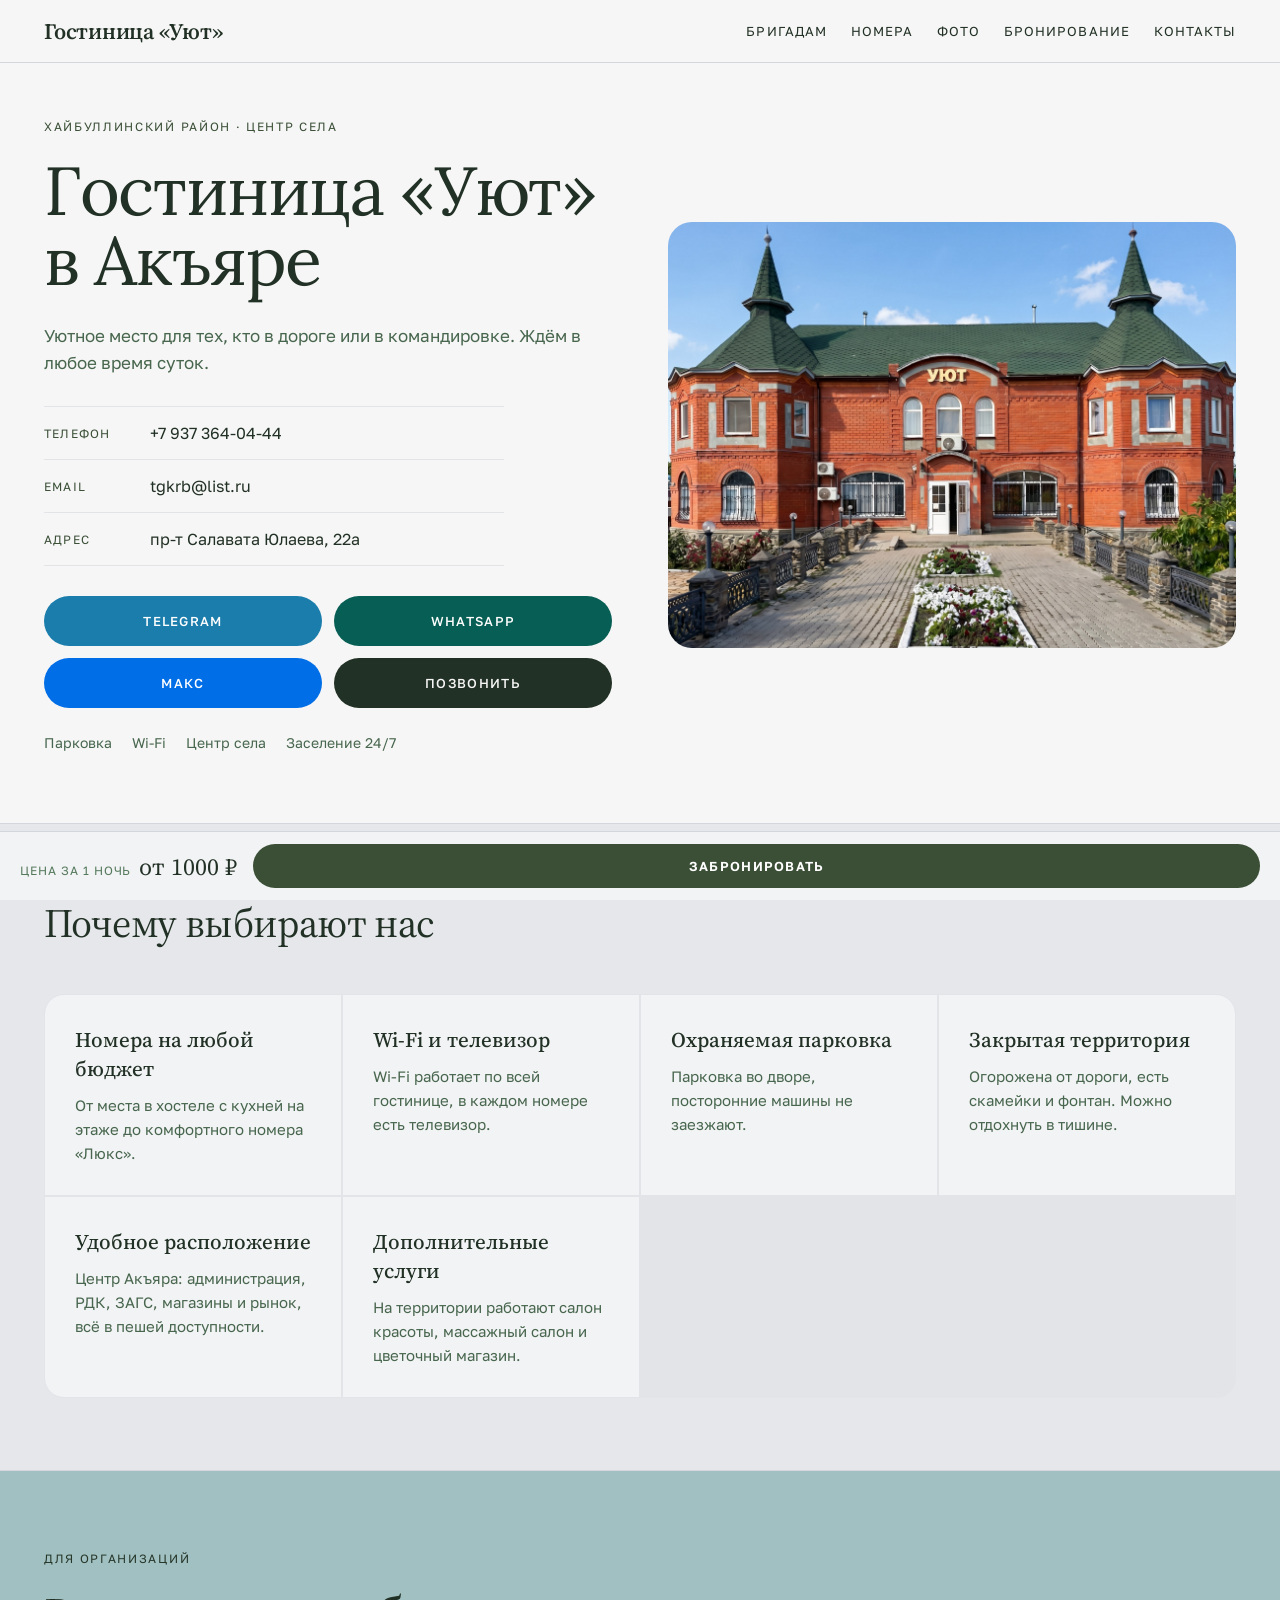
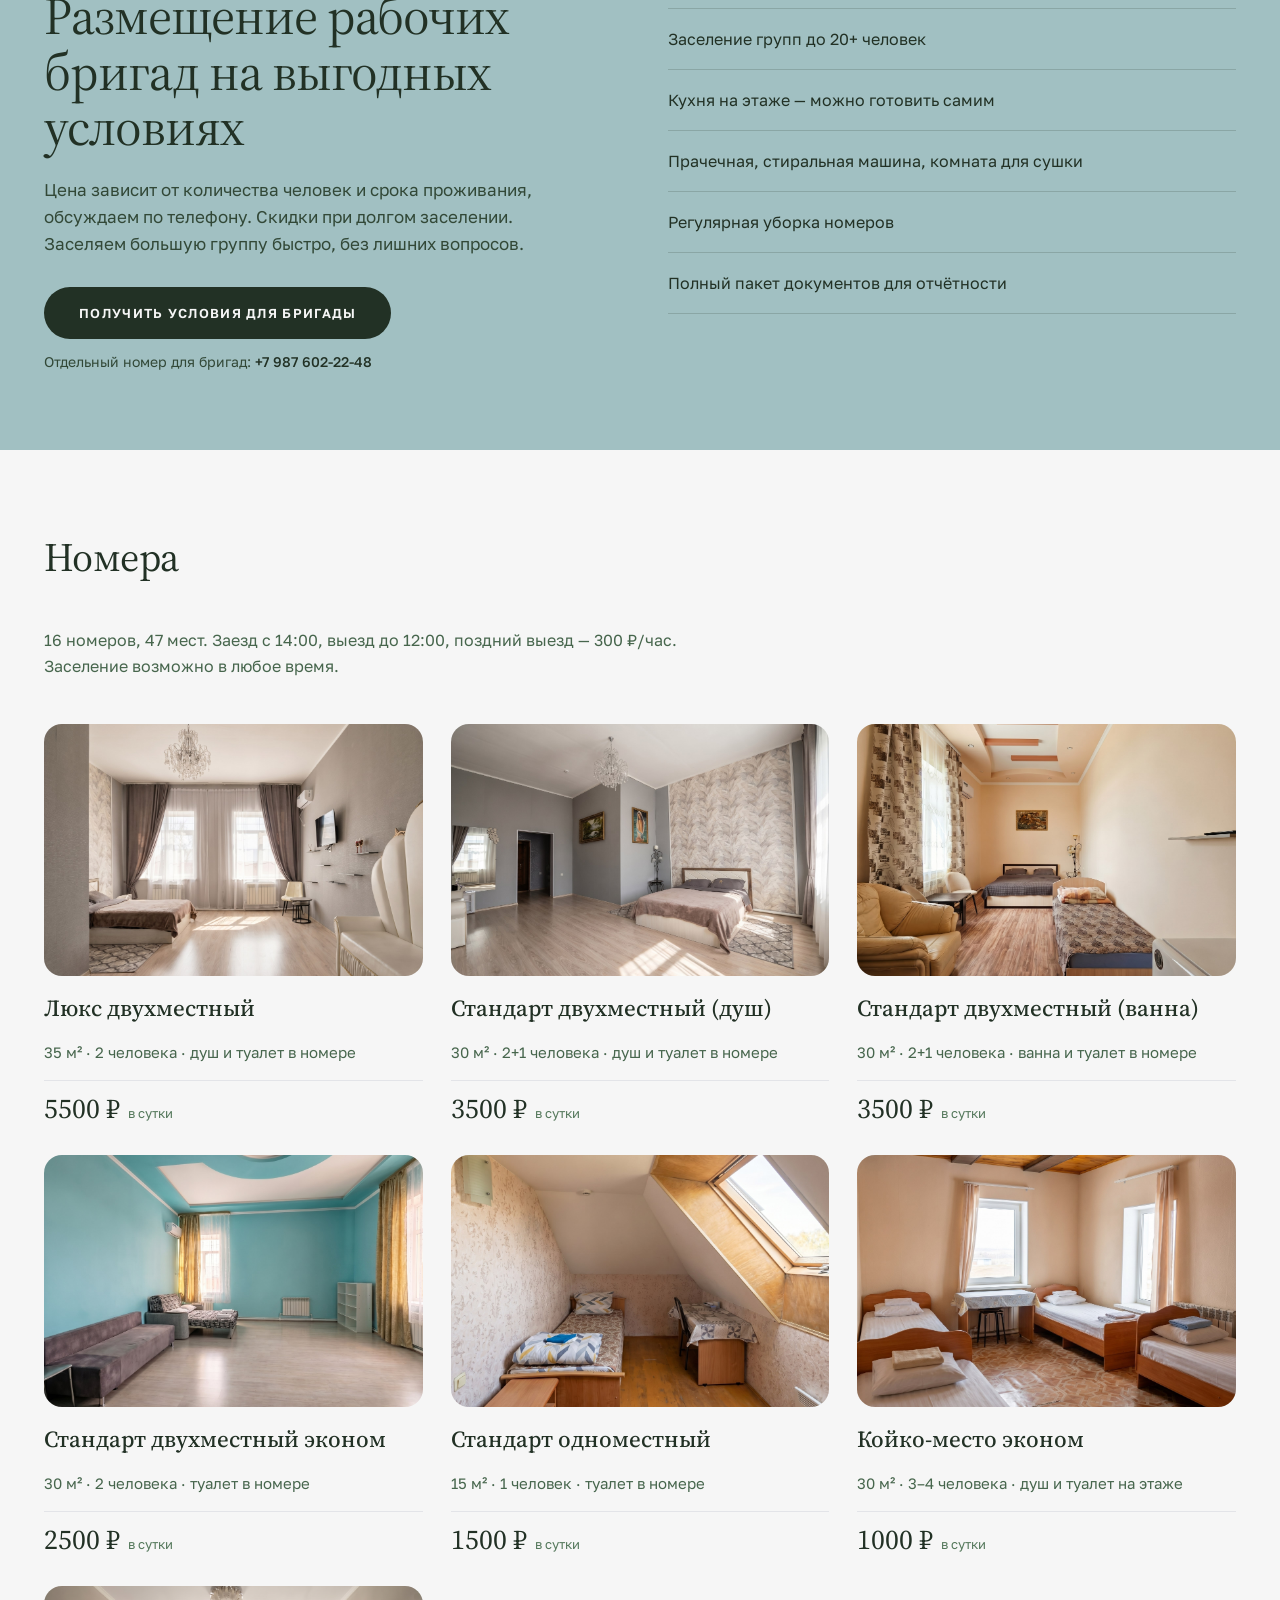
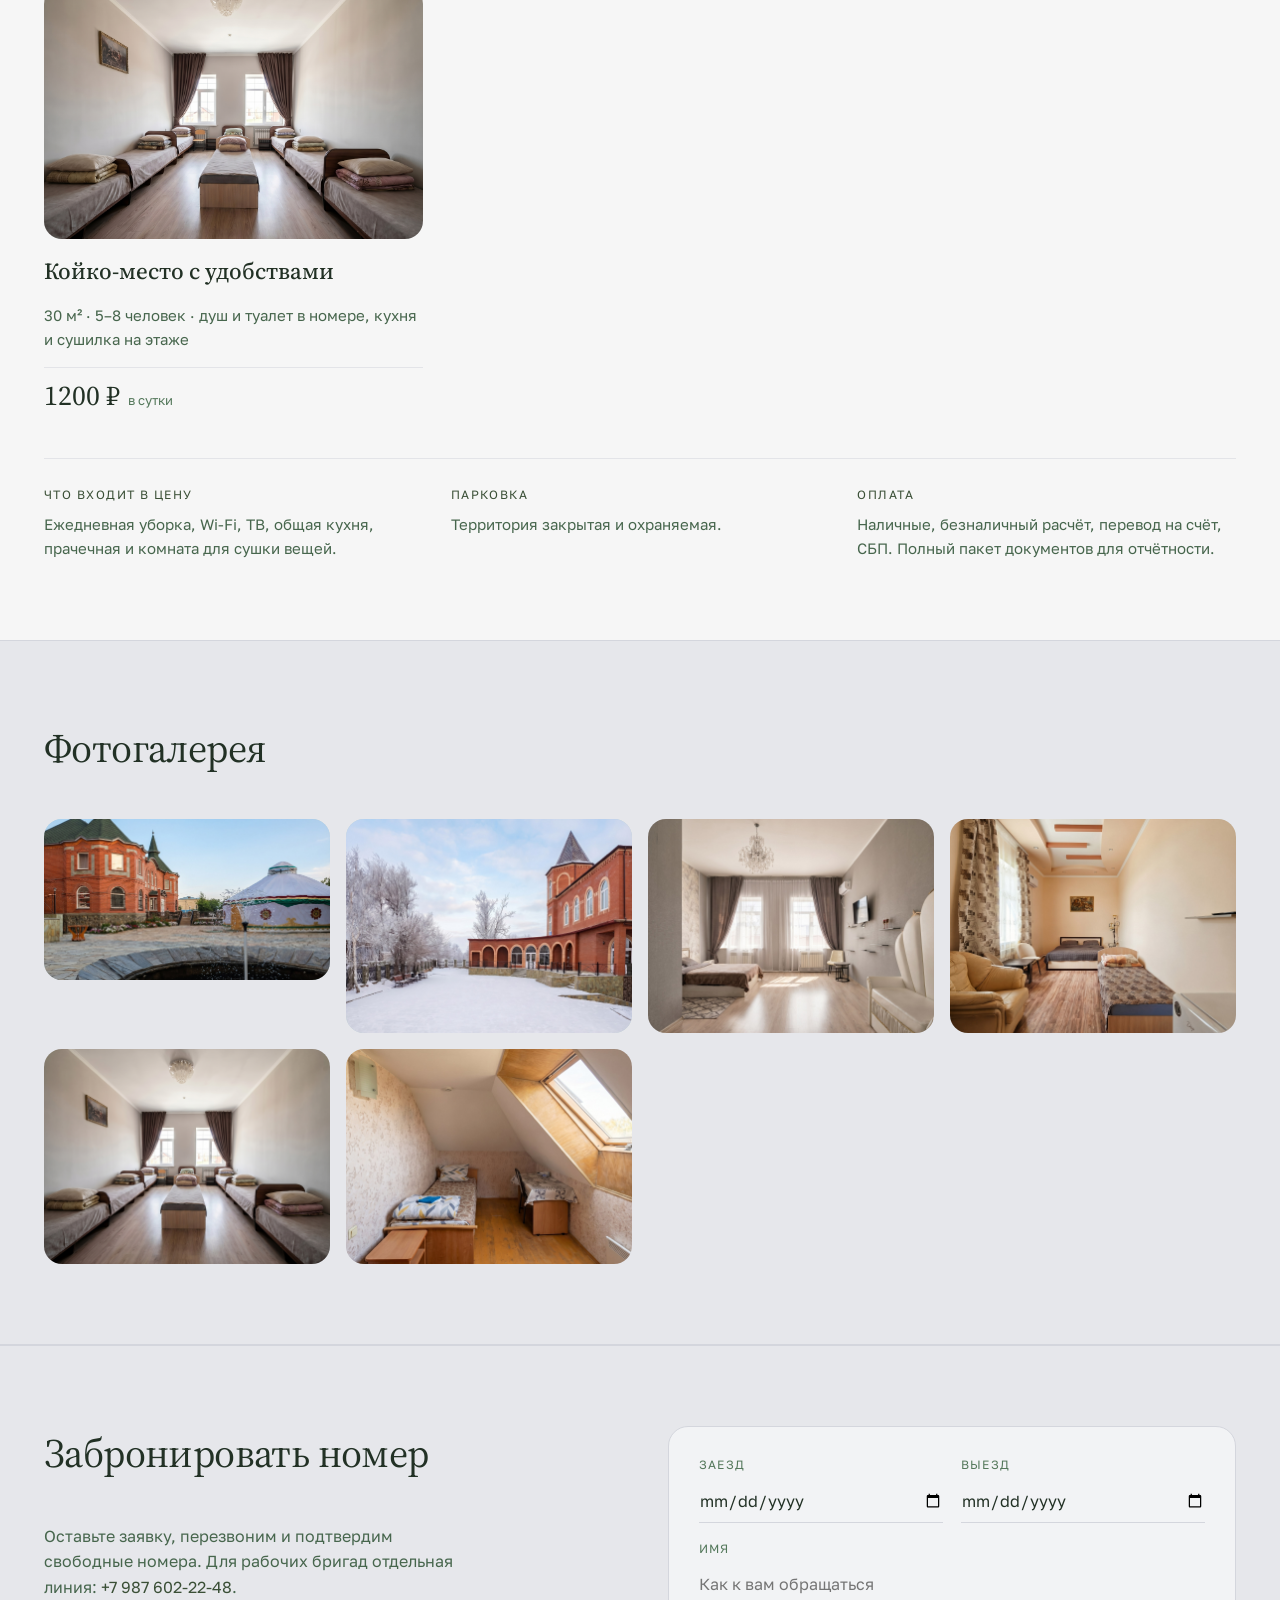
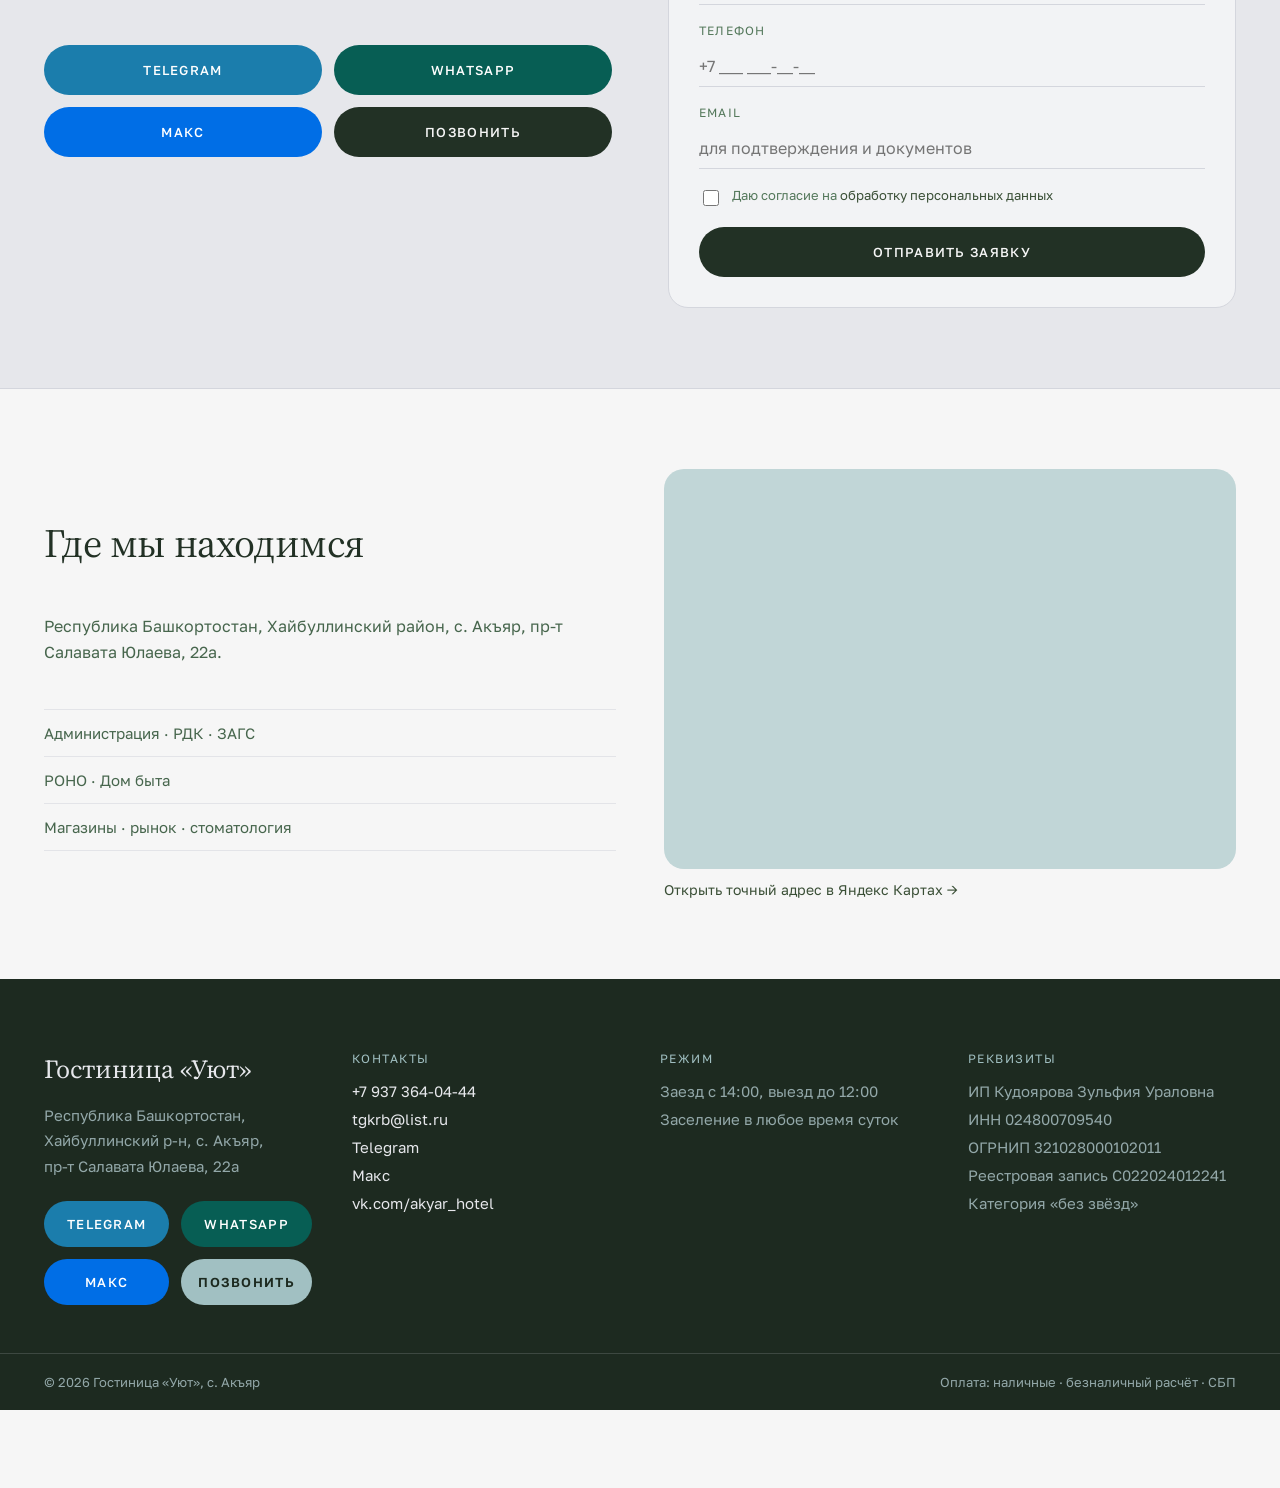
==== index.html @ f084ac81 "Block past dates in booking form; swap map embed to a plain pin - Set min on the checkin/checkout da" ====
<!DOCTYPE html>
<html lang="ru">
<head>
<meta charset="utf-8">
<meta name="viewport" content="width=device-width, initial-scale=1">
<title>Гостиница «Уют» в Акъяре — номера от 1000 ₽/сутки</title>
<meta name="description" content="Гостиница «Уют» в с. Акъяр, Хайбуллинский район. 16 номеров, 47 мест, заселение в любое время суток. Для командировочных и всех, кто едет через Акъяр — и отдельно для рабочих бригад. От 1000 ₽ в сутки.">
<link rel="preconnect" href="https://fonts.googleapis.com">
<link rel="preconnect" href="https://fonts.gstatic.com" crossorigin>
<link href="https://fonts.googleapis.com/css2?family=Source+Serif+4:opsz,wght@8..60,400;8..60,500;8..60,600&family=Lora:wght@400;500;600&family=Golos+Text:wght@400;500;600&display=swap" rel="stylesheet">
<link rel="stylesheet" href="css/style.css">
</head>
<body>

<header class="site-header">
  <div class="wrap">
    <a href="#top" class="logo">Гостиница «Уют»</a>
    <nav class="main-nav">
      <a href="#brigades">Бригадам</a>
      <a href="#rooms">Номера</a>
      <a href="#gallery">Фото</a>
      <a href="#booking">Бронирование</a>
      <a href="#contacts">Контакты</a>
    </nav>
  </div>
</header>

<main>

  <section id="top" class="wrap hero">
    <div>
      <div class="eyebrow">Хайбуллинский район · центр села</div>
      <h1>Гостиница «Уют» в Акъяре</h1>
      <p class="hero-lead">Уютное место для тех, кто в дороге или в командировке. Ждём в любое время суток.</p>

      <div class="contact-lines">
        <a href="tel:+79373640444" class="contact-line"><span class="label">Телефон</span>+7 937 364-04-44</a>
        <a href="mailto:tgkrb@list.ru" class="contact-line"><span class="label">Email</span>tgkrb@list.ru</a>
        <div class="contact-line"><span class="label">Адрес</span>пр-т Салавата Юлаева, 22а</div>
      </div>

      <div class="cta-row">
        <a href="https://t.me/+79373640444" class="btn btn-telegram">Telegram</a>
        <a href="https://wa.me/79373640444" class="btn btn-whatsapp">WhatsApp</a>
        <a href="https://max.ru/+79373640444" class="btn btn-max">Макс</a>
        <a href="tel:+79373640444" class="btn btn-dark">Позвонить</a>
      </div>
      <div class="amenity-row">
        <span>Парковка</span><span>Wi-Fi</span><span>Центр села</span><span>Заселение 24/7</span>
      </div>
    </div>
    <div class="hero-image">
      <img src="images/fasad.jpg" alt="Фасад гостиницы «Уют» в с. Акъяр">
    </div>
  </section>

  <section class="section-alt">
    <div class="wrap section-pad-lg">
      <h2 class="section-title">Почему выбирают нас</h2>
      <div class="features-grid">
        <div class="feature-card">
          <h3>Номера на любой бюджет</h3>
          <p>От места в хостеле с кухней на этаже до комфортного номера «Люкс».</p>
        </div>
        <div class="feature-card">
          <h3>Wi-Fi и телевизор</h3>
          <p>Wi-Fi работает по всей гостинице, в каждом номере есть телевизор.</p>
        </div>
        <div class="feature-card">
          <h3>Охраняемая парковка</h3>
          <p>Парковка во дворе, посторонние машины не заезжают.</p>
        </div>
        <div class="feature-card">
          <h3>Закрытая территория</h3>
          <p>Огорожена от дороги, есть скамейки и фонтан. Можно отдохнуть в тишине.</p>
        </div>
        <div class="feature-card">
          <h3>Удобное расположение</h3>
          <p>Центр Акъяра: администрация, РДК, ЗАГС, магазины и рынок, всё в пешей доступности.</p>
        </div>
        <div class="feature-card">
          <h3>Дополнительные услуги</h3>
          <p>На территории работают салон красоты, массажный салон и цветочный магазин.</p>
        </div>
      </div>
    </div>
  </section>

  <section id="brigades" class="brigades">
    <div class="wrap">
      <div>
        <div class="eyebrow">Для организаций</div>
        <h2 class="serif">Размещение рабочих бригад на выгодных условиях</h2>
        <p class="lead">Цена зависит от количества человек и срока проживания, обсуждаем по телефону. Скидки при долгом заселении. Заселяем большую группу быстро, без лишних вопросов.</p>
        <a href="tel:+79876022248" class="btn btn-dark">Получить условия для бригады</a>
        <p class="brigades-phone">Отдельный номер для бригад: <a href="tel:+79876022248">+7 987 602-22-48</a></p>
      </div>
      <div class="brigades-list">
        <div>Заселение групп до 20+ человек</div>
        <div>Кухня на этаже — можно готовить самим</div>
        <div>Прачечная, стиральная машина, комната для сушки</div>
        <div>Регулярная уборка номеров</div>
        <div>Полный пакет документов для отчётности</div>
      </div>
    </div>
  </section>

  <section id="rooms" class="wrap section-pad">
    <h2 class="section-title">Номера</h2>
    <p class="section-lead">16 номеров, 47 мест. Заезд с 14:00, выезд до 12:00, поздний выезд — 300 ₽/час. Заселение возможно в любое время.</p>

    <div class="rooms-grid">
      <article class="room-card">
        <div class="room-photo"><img src="images/lux.jpg" alt="Люкс двухместный"></div>
        <h3>Люкс двухместный</h3>
        <p class="room-meta">35 м² · 2 человека · душ и туалет в номере</p>
        <div class="room-price"><span class="price">5500 ₽</span><span class="unit">в сутки</span></div>
      </article>

      <article class="room-card">
        <div class="room-photo"><img src="images/standart-dush.jpg" alt="Стандарт двухместный с душем"></div>
        <h3>Стандарт двухместный (душ)</h3>
        <p class="room-meta">30 м² · 2+1 человека · душ и туалет в номере</p>
        <div class="room-price"><span class="price">3500 ₽</span><span class="unit">в сутки</span></div>
      </article>

      <article class="room-card">
        <div class="room-photo"><img src="images/standart-vanna.jpg" alt="Стандарт двухместный с ванной"></div>
        <h3>Стандарт двухместный (ванна)</h3>
        <p class="room-meta">30 м² · 2+1 человека · ванна и туалет в номере</p>
        <div class="room-price"><span class="price">3500 ₽</span><span class="unit">в сутки</span></div>
      </article>

      <article class="room-card">
        <div class="room-photo"><img src="images/standart-econom.jpg" alt="Стандарт двухместный эконом"></div>
        <h3>Стандарт двухместный эконом</h3>
        <p class="room-meta">30 м² · 2 человека · туалет в номере</p>
        <div class="room-price"><span class="price">2500 ₽</span><span class="unit">в сутки</span></div>
      </article>

      <article class="room-card">
        <div class="room-photo"><img src="images/odnomestny.jpg" alt="Стандарт одноместный"></div>
        <h3>Стандарт одноместный</h3>
        <p class="room-meta">15 м² · 1 человек · туалет в номере</p>
        <div class="room-price"><span class="price">1500 ₽</span><span class="unit">в сутки</span></div>
      </article>

      <article class="room-card">
        <div class="room-photo"><img src="images/koyko-econom.jpg" alt="Койко-место эконом"></div>
        <h3>Койко-место эконом</h3>
        <p class="room-meta">30 м² · 3–4 человека · душ и туалет на этаже</p>
        <div class="room-price"><span class="price">1000 ₽</span><span class="unit">в сутки</span></div>
      </article>

      <article class="room-card">
        <div class="room-photo"><img src="images/koyko-udobstva.jpg" alt="Койко-место с удобствами"></div>
        <h3>Койко-место с удобствами</h3>
        <p class="room-meta">30 м² · 5–8 человек · душ и туалет в номере, кухня и сушилка на этаже</p>
        <div class="room-price"><span class="price">1200 ₽</span><span class="unit">в сутки</span></div>
      </article>

    </div>

    <div class="rooms-footnotes">
      <div><div class="label">Что входит в цену</div><p>Ежедневная уборка, Wi-Fi, ТВ, общая кухня, прачечная и комната для сушки вещей.</p></div>
      <div><div class="label">Парковка</div><p>Территория закрытая и охраняемая.</p></div>
      <div><div class="label">Оплата</div><p>Наличные, безналичный расчёт, перевод на счёт, СБП. Полный пакет документов для отчётности.</p></div>
    </div>
  </section>

  <section id="gallery" class="section-alt">
    <div class="wrap section-pad">
      <h2 class="section-title">Фотогалерея</h2>
      <div class="gallery-grid">
        <div class="gallery-item wide"><img src="images/dvor-yurta.jpg" alt="Двор с фонтаном"></div>
        <div class="gallery-item"><img src="images/fasad-zima.jpg" alt="Гостиница зимой"></div>
        <div class="gallery-item"><img src="images/lux.jpg" alt="Люкс"></div>
        <div class="gallery-item"><img src="images/standart-vanna.jpg" alt="Стандарт"></div>
        <div class="gallery-item"><img src="images/koyko-udobstva.jpg" alt="Койко-места"></div>
        <div class="gallery-item"><img src="images/odnomestny.jpg" alt="Одноместный номер"></div>
      </div>
    </div>
  </section>

  <section id="booking" class="section-alt">
    <div class="wrap booking-grid">
      <div>
        <h2 class="section-title">Забронировать номер</h2>
        <p class="section-lead" style="max-width:44ch">Оставьте заявку, перезвоним и подтвердим свободные номера. Для рабочих бригад отдельная линия: <a href="tel:+79876022248">+7 987 602-22-48</a>.</p>
        <div class="cta-row">
          <a href="https://t.me/+79373640444" class="btn btn-telegram">Telegram</a>
          <a href="https://wa.me/79373640444" class="btn btn-whatsapp">WhatsApp</a>
          <a href="https://max.ru/+79373640444" class="btn btn-max">Макс</a>
          <a href="tel:+79373640444" class="btn btn-dark">Позвонить</a>
        </div>
      </div>
      <form id="booking-form" class="booking-form" action="https://formspree.io/f/mjyvqwgn" method="POST">
        <input type="hidden" name="_subject" value="Бронирование — гостиница «Уют»">
        <div class="form-row">
          <label>Заезд
            <input type="date" name="checkin" required>
          </label>
          <label>Выезд
            <input type="date" name="checkout" required>
          </label>
        </div>
        <label>Имя
          <input type="text" name="name" required placeholder="Как к вам обращаться">
        </label>
        <label>Телефон
          <input type="tel" name="phone" required placeholder="+7 ___ ___-__-__">
        </label>
        <label>Email
          <input type="email" name="email" placeholder="для подтверждения и документов">
        </label>
        <label class="consent-field">
          <input type="checkbox" name="consent" required>
          <span>Даю согласие на <a href="privacy.html" target="_blank" rel="noopener">обработку персональных данных</a></span>
        </label>
        <button type="submit">Отправить заявку</button>
        <p id="booking-success" class="form-success" hidden>Заявка отправлена. Мы перезвоним в течение дня.</p>
        <p id="booking-error" class="form-error" hidden>Не получилось отправить через сайт. Позвоните нам: <a href="tel:+79373640444">+7 937 364-04-44</a>.</p>
        <p id="booking-date-error" class="form-error" hidden></p>
      </form>
    </div>
  </section>

  <section id="location" class="wrap location-grid">
    <div>
      <h2 class="section-title">Где мы находимся</h2>
      <p class="section-lead" style="max-width:none">Республика Башкортостан, Хайбуллинский район, с. Акъяр, пр-т Салавата Юлаева, 22а.</p>
      <div class="nearby-list">
        <div>Администрация · РДК · ЗАГС</div>
        <div>РОНО · Дом быта</div>
        <div>Магазины · рынок · стоматология</div>
      </div>
    </div>
    <div>
      <div class="map-frame">
        <iframe src="https://yandex.ru/map-widget/v1/?ll=58.235669,51.872406&z=16&l=map&pt=58.235669,51.872406,pm2rdm" loading="lazy" title="Гостиница Уют на карте"></iframe>
      </div>
      <a class="map-link" href="https://yandex.ru/maps/?text=Республика Башкортостан, Хайбуллинский район, село Акъяр, проспект Салавата Юлаева, 22а" target="_blank" rel="noopener">Открыть точный адрес в Яндекс Картах →</a>
    </div>
  </section>

</main>

<footer id="contacts" class="site-footer">
  <div class="wrap footer-grid">
    <div>
      <div class="footer-brand serif">Гостиница «Уют»</div>
      <p class="footer-address">Республика Башкортостан,<br>Хайбуллинский р-н, с. Акъяр,<br>пр-т Салавата Юлаева, 22а</p>
      <div class="footer-cta">
        <a href="https://t.me/+79373640444" class="btn btn-telegram">Telegram</a>
        <a href="https://wa.me/79373640444" class="btn btn-whatsapp">WhatsApp</a>
        <a href="https://max.ru/+79373640444" class="btn btn-max">Макс</a>
        <a href="tel:+79373640444" class="btn btn-dark">Позвонить</a>
      </div>
    </div>
    <div class="footer-col">
      <div class="label">Контакты</div>
      <a href="tel:+79373640444">+7 937 364-04-44</a>
      <a href="mailto:tgkrb@list.ru">tgkrb@list.ru</a>
      <a href="https://t.me/+79373640444">Telegram</a>
      <a href="https://max.ru/+79373640444">Макс</a>
      <a href="https://vk.com/akyar_hotel">vk.com/akyar_hotel</a>
    </div>
    <div class="footer-col muted">
      <div class="label">Режим</div>
      <div>Заезд с 14:00, выезд до 12:00</div>
      <div>Заселение в любое время суток</div>
    </div>
    <div class="footer-col muted">
      <div class="label">Реквизиты</div>
      <div>ИП Кудоярова Зульфия Ураловна</div>
      <div>ИНН 024800709540</div>
      <div>ОГРНИП 321028000102011</div>
      <div>Реестровая запись С022024012241</div>
      <div>Категория «без звёзд»</div>
    </div>
  </div>
  <div class="footer-bottom">
    <div class="wrap">
      <span>© 2026 Гостиница «Уют», с. Акъяр</span>
      <span>Оплата: наличные · безналичный расчёт · СБП</span>
    </div>
  </div>
</footer>

<div class="sticky-bar">
  <div class="price-tag">
    <span class="from">Цена за 1 ночь</span>
    <span class="amount serif">от 1000 ₽</span>
  </div>
  <a href="#booking" class="btn-teal">Забронировать</a>
</div>

<script src="js/script.js"></script>
</body>
</html>
---- css/style.css ----
:root {
  --bg: #F6F6F6;
  --bg-alt: #E6E7EB;
  --card: #F2F3F5;
  --text: #223125;
  --text-muted: #47664D;
  --text-mute-2: #54785B;
  --border: #D4D6DD;
  --border-light: #E3E4E8;
  --placeholder: #D7E4E5;
  --placeholder-alt: #C1D6D7;
  --brand-dark: #223125;
  --teal: #3A4F36;
  --teal-light: #A1C0C2;
  --brigades-bg: #A1C0C2;
  --brigades-text: #223125;
  --brigades-label: #263629;
  --brigades-muted: #324837;
  --footer-bg: #1D2A20;
  --footer-text: #E6E7EB;
  --footer-muted: #93A8A9;
}

* { box-sizing: border-box; }

html { scroll-behavior: smooth; }

body {
  margin: 0;
  padding-bottom: 78px;
  background: var(--bg);
  color: var(--text);
  font-family: "Golos Text", system-ui, sans-serif;
  -webkit-font-smoothing: antialiased;
}

a { color: var(--teal); text-decoration: none; }
a:hover { color: var(--brand-dark); }

img { display: block; max-width: 100%; }

.wrap {
  max-width: 1240px;
  margin: 0 auto;
  padding-left: 24px;
  padding-right: 24px;
}

.serif {
  font-family: "Source Serif 4", Georgia, serif;
}

/* Header */

.site-header {
  position: sticky;
  top: 0;
  z-index: 40;
  background: rgba(246, 246, 246, 0.94);
  backdrop-filter: blur(10px);
  border-bottom: 1px solid var(--border);
}

.site-header .wrap {
  padding-top: 16px;
  padding-bottom: 16px;
  display: flex;
  align-items: center;
  gap: 28px;
  flex-wrap: wrap;
}

.logo {
  font-family: "Source Serif 4", Georgia, serif;
  font-size: 22px;
  font-weight: 600;
  color: var(--brand-dark);
  letter-spacing: -0.01em;
}

.main-nav {
  display: flex;
  gap: 24px;
  flex-wrap: wrap;
  margin-left: auto;
  font-size: 13px;
  letter-spacing: 0.08em;
  text-transform: uppercase;
}

.main-nav a { color: var(--text); }

/* Buttons */

.btn {
  display: inline-block;
  border-radius: 999px;
  font-size: 13px;
  letter-spacing: 0.1em;
  text-transform: uppercase;
  font-weight: 500;
  padding: 16px 32px;
  border: 1px solid transparent;
  cursor: pointer;
}

.btn-dark { background: var(--brand-dark); color: var(--bg); }
.btn-teal { background: var(--teal); color: #fff; }
.btn-telegram { background: #1B7DAC; color: #fff; }
.btn-whatsapp { background: #075E54; color: #fff; }
.btn-max { background: #006EE6; color: #fff; }

/* Hero */

.hero {
  padding: 56px 24px 72px;
  display: grid;
  grid-template-columns: repeat(auto-fit, minmax(320px, 1fr));
  gap: 56px;
  align-items: center;
}

.eyebrow {
  font-size: 12px;
  letter-spacing: 0.14em;
  text-transform: uppercase;
  color: var(--teal);
  margin-bottom: 22px;
}

.hero h1 {
  margin: 0 0 26px;
  font-family: Lora, serif;
  font-size: clamp(40px, 6vw, 68px);
  line-height: 1.03;
  font-weight: 400;
  letter-spacing: -0.02em;
  color: var(--brand-dark);
  text-wrap: pretty;
}

.hero-lead {
  margin: 0 0 30px;
  font-size: 17px;
  line-height: 1.6;
  color: var(--text-muted);
  max-width: 50ch;
  text-wrap: pretty;
}

.contact-lines {
  display: grid;
  margin-bottom: 30px;
  max-width: 460px;
}

.contact-line {
  display: flex;
  align-items: center;
  gap: 14px;
  padding: 16px 0;
  border-top: 1px solid var(--border-light);
  color: var(--text);
  font-size: 16px;
}

.contact-lines .contact-line:last-child { border-bottom: 1px solid var(--border-light); }

.contact-line .label {
  font-size: 12px;
  letter-spacing: 0.1em;
  text-transform: uppercase;
  color: var(--teal);
  min-width: 92px;
}

.cta-row {
  display: grid;
  grid-template-columns: repeat(2, 1fr);
  gap: 12px;
  margin-bottom: 26px;
}

.cta-row .btn { text-align: center; padding-left: 16px; padding-right: 16px; }

.amenity-row {
  display: flex;
  gap: 20px;
  flex-wrap: wrap;
  font-size: 14px;
  color: var(--text-muted);
}

.hero-image {
  aspect-ratio: 4 / 3;
  border-radius: 24px;
  overflow: hidden;
  background: var(--placeholder);
}

.hero-image img { width: 100%; height: 100%; object-fit: cover; }

/* Section shells */

section { position: relative; }

.section-alt {
  border-top: 1px solid var(--border);
  border-bottom: 1px solid var(--border);
  background: var(--bg-alt);
}

.section-pad { padding: 80px 24px; }
.section-pad-lg { padding: 72px 24px; }

h2.section-title {
  margin: 0 0 44px;
  font-family: "Source Serif 4", Georgia, serif;
  font-size: clamp(28px, 3.6vw, 40px);
  font-weight: 400;
  color: var(--brand-dark);
  letter-spacing: -0.015em;
}

.section-lead {
  margin: 0 0 44px;
  font-size: 16px;
  line-height: 1.6;
  color: var(--text-muted);
  max-width: 64ch;
}

/* Features grid */

.features-grid {
  display: grid;
  grid-template-columns: repeat(auto-fit, minmax(260px, 1fr));
  gap: 2px;
  background: var(--border-light);
  border: 1px solid var(--border-light);
  border-radius: 20px;
  overflow: hidden;
}

.feature-card { background: var(--card); padding: 30px; }

.feature-card h3 {
  margin: 0 0 10px;
  font-family: "Source Serif 4", Georgia, serif;
  font-size: 21px;
  font-weight: 500;
  color: var(--brand-dark);
}

.feature-card p { margin: 0; font-size: 15px; line-height: 1.6; color: var(--text-muted); }

/* Brigades */

.brigades {
  background: var(--brigades-bg);
  color: var(--brigades-text);
}

.brigades .wrap {
  padding: 80px 24px;
  display: grid;
  grid-template-columns: repeat(auto-fit, minmax(300px, 1fr));
  gap: 56px;
  align-items: center;
}

.brigades .eyebrow { color: var(--brigades-label); }

.brigades h2 {
  margin: 0 0 22px;
  font-family: "Source Serif 4", Georgia, serif;
  font-size: clamp(30px, 4.4vw, 52px);
  line-height: 1.06;
  font-weight: 400;
  letter-spacing: -0.02em;
  text-wrap: pretty;
}

.brigades p.lead {
  margin: 0 0 30px;
  font-size: 17px;
  line-height: 1.6;
  max-width: 48ch;
  color: var(--brigades-muted);
}

.brigades .btn-dark { font-weight: 600; padding: 17px 34px; }

.brigades-list { display: grid; }

.brigades-list div {
  padding: 18px 0;
  border-top: 1px solid rgba(34, 49, 37, 0.18);
  font-size: 16px;
  line-height: 1.5;
}

.brigades-list div:last-child { border-bottom: 1px solid rgba(34, 49, 37, 0.18); }

.brigades-phone { margin: 14px 0 0; font-size: 14px; color: var(--brigades-muted); }
.brigades-phone a { color: var(--brigades-text); font-weight: 500; }

/* Rooms */

.rooms-grid {
  display: grid;
  grid-template-columns: repeat(auto-fit, minmax(300px, 1fr));
  gap: 28px;
}

.room-card { display: flex; flex-direction: column; gap: 16px; }

.room-photo {
  aspect-ratio: 3 / 2;
  border-radius: 18px;
  overflow: hidden;
  background: var(--placeholder);
}

.room-photo img { width: 100%; height: 100%; object-fit: cover; }

.room-card h3 {
  margin: 0;
  font-family: "Source Serif 4", Georgia, serif;
  font-size: 23px;
  font-weight: 500;
  color: var(--brand-dark);
}

.room-card .room-meta { margin: 0; font-size: 15px; color: var(--text-muted); line-height: 1.6; }

.room-price {
  margin-top: auto;
  padding-top: 8px;
  border-top: 1px solid var(--border-light);
  display: flex;
  align-items: baseline;
  gap: 8px;
}

.room-price .price {
  font-family: "Source Serif 4", Georgia, serif;
  font-size: 28px;
  color: var(--brand-dark);
}

.room-price .unit { font-size: 13px; color: var(--text-mute-2); }

.rooms-footnotes {
  margin-top: 44px;
  display: grid;
  grid-template-columns: repeat(auto-fit, minmax(240px, 1fr));
  gap: 28px;
  border-top: 1px solid var(--border-light);
  padding-top: 28px;
}

.rooms-footnotes .label {
  font-size: 12px;
  letter-spacing: 0.12em;
  text-transform: uppercase;
  color: var(--teal);
  margin-bottom: 10px;
}

.rooms-footnotes p { margin: 0; font-size: 15px; color: var(--text-muted); line-height: 1.6; }

/* Gallery */

.gallery-grid {
  display: grid;
  grid-template-columns: repeat(auto-fit, minmax(240px, 1fr));
  gap: 16px;
}

.gallery-item {
  min-width: 0;
  aspect-ratio: 4 / 3;
  border-radius: 18px;
  overflow: hidden;
  background: var(--placeholder-alt);
}

.gallery-item.wide { aspect-ratio: 16 / 9; }

.gallery-item img { width: 100%; height: 100%; object-fit: cover; }

/* Booking */

.booking-grid {
  padding: 80px 24px;
  display: grid;
  grid-template-columns: repeat(auto-fit, minmax(300px, 1fr));
  gap: 56px;
}

.booking-form {
  background: var(--card);
  border: 1px solid var(--border);
  border-radius: 20px;
  padding: 30px;
  display: grid;
  gap: 18px;
}

.form-row {
  display: grid;
  grid-template-columns: repeat(auto-fit, minmax(140px, 1fr));
  gap: 18px;
}

.booking-form label {
  display: grid;
  gap: 8px;
  font-size: 12px;
  letter-spacing: 0.1em;
  text-transform: uppercase;
  color: var(--text-mute-2);
}

.booking-form input {
  border: 0;
  border-bottom: 1px solid #D4D6DD;
  background: transparent;
  padding: 10px 0;
  font-size: 16px;
  color: var(--text);
  font-family: inherit;
}

.booking-form input:focus { outline: none; border-bottom-color: var(--teal); }

.booking-form button {
  background: var(--brand-dark);
  color: var(--bg);
  border: 0;
  border-radius: 999px;
  padding: 17px;
  font-size: 13px;
  letter-spacing: 0.1em;
  text-transform: uppercase;
  font-weight: 500;
  cursor: pointer;
  font-family: inherit;
}

.form-success { margin: 0; font-size: 15px; color: var(--teal); line-height: 1.5; }
.form-success[hidden] { display: none; }

.form-error { margin: 0; font-size: 15px; color: #A6472B; line-height: 1.5; }
.form-error[hidden] { display: none; }

.booking-form button[disabled] { opacity: 0.6; cursor: default; }

.booking-form label.consent-field {
  display: flex;
  align-items: flex-start;
  gap: 10px;
  text-transform: none;
  letter-spacing: normal;
  font-size: 13px;
  color: var(--text-mute-2);
}

.consent-field input { margin-top: 3px; flex: none; width: 16px; height: 16px; accent-color: var(--brand-dark); }
.consent-field a { color: var(--teal); }

/* Location */

.location-grid {
  padding: 80px 24px;
  display: grid;
  grid-template-columns: repeat(auto-fit, minmax(300px, 1fr));
  gap: 48px;
  align-items: center;
}

.nearby-list { display: grid; }

.nearby-list div {
  padding: 14px 0;
  border-top: 1px solid var(--border-light);
  font-size: 15px;
  color: var(--text-muted);
}

.nearby-list div:last-child { border-bottom: 1px solid var(--border-light); }

.map-frame {
  border-radius: 20px;
  overflow: hidden;
  background: var(--placeholder-alt);
}

.map-frame iframe { display: block; border: 0; width: 100%; height: 400px; }

.map-link { display: inline-block; margin-top: 12px; font-size: 14px; }

/* Footer */

.site-footer { background: var(--footer-bg); color: var(--footer-text); }

.footer-grid {
  padding: 72px 24px 48px;
  display: grid;
  grid-template-columns: repeat(auto-fit, minmax(240px, 1fr));
  gap: 40px;
}

.footer-brand {
  font-family: "Source Serif 4", Georgia, serif;
  font-size: 26px;
  margin-bottom: 16px;
}

.footer-address {
  margin: 0 0 22px;
  font-size: 15px;
  line-height: 1.7;
  color: var(--footer-muted);
}

.footer-cta { display: grid; grid-template-columns: repeat(2, 1fr); gap: 12px; }

.footer-cta .btn { text-align: center; padding: 14px 16px; }
.footer-cta .btn-dark { background: var(--teal-light); color: var(--footer-bg); font-weight: 600; }

.footer-col {
  display: grid;
  gap: 10px;
  align-content: start;
  font-size: 15px;
}

.footer-col .label {
  font-size: 12px;
  letter-spacing: 0.12em;
  text-transform: uppercase;
  color: var(--teal-light);
  margin-bottom: 6px;
}

.footer-col a { color: var(--footer-text); }
.footer-col.muted { color: var(--footer-muted); }

.footer-bottom { border-top: 1px solid rgba(230, 231, 235, 0.16); }

.footer-bottom .wrap {
  padding: 20px 24px;
  font-size: 13px;
  color: var(--footer-muted);
  display: flex;
  gap: 18px;
  flex-wrap: wrap;
  justify-content: space-between;
}

/* Sticky bottom bar */

.sticky-bar {
  position: fixed;
  left: 0;
  right: 0;
  bottom: 0;
  z-index: 50;
  background: var(--card);
  border-top: 1px solid #D4D6DD;
  padding: 12px 20px;
  display: flex;
  align-items: center;
  gap: 16px;
  flex-wrap: wrap;
}

.sticky-bar .price-tag {
  display: flex;
  align-items: baseline;
  gap: 8px;
  margin-right: auto;
}

.sticky-bar .price-tag .from {
  font-size: 12px;
  letter-spacing: 0.08em;
  text-transform: uppercase;
  color: var(--text-mute-2);
}

.sticky-bar .price-tag .amount {
  font-family: "Source Serif 4", Georgia, serif;
  font-size: 24px;
  color: var(--brand-dark);
}

.sticky-bar a {
  flex: 1;
  min-width: 120px;
  text-align: center;
  padding: 14px;
  border-radius: 999px;
  font-size: 13px;
  letter-spacing: 0.1em;
  text-transform: uppercase;
  font-weight: 500;
}

.sticky-bar .btn-teal { font-weight: 600; }

/* Policy page */

.policy {
  padding: 64px 24px 96px;
  max-width: 760px;
  margin: 0 auto;
}

.policy h1 {
  font-family: "Source Serif 4", Georgia, serif;
  font-size: clamp(28px, 4vw, 40px);
  font-weight: 400;
  color: var(--brand-dark);
  margin: 0 0 8px;
  letter-spacing: -0.015em;
}

.policy .updated { font-size: 13px; color: var(--text-mute-2); margin: 0 0 40px; }

.policy h2 {
  font-family: "Source Serif 4", Georgia, serif;
  font-size: 22px;
  font-weight: 500;
  color: var(--brand-dark);
  margin: 40px 0 14px;
}

.policy p { margin: 0 0 16px; font-size: 16px; line-height: 1.7; color: var(--text); }
.policy ul { margin: 0 0 16px; padding-left: 22px; }
.policy li { font-size: 16px; line-height: 1.7; color: var(--text); margin-bottom: 8px; }
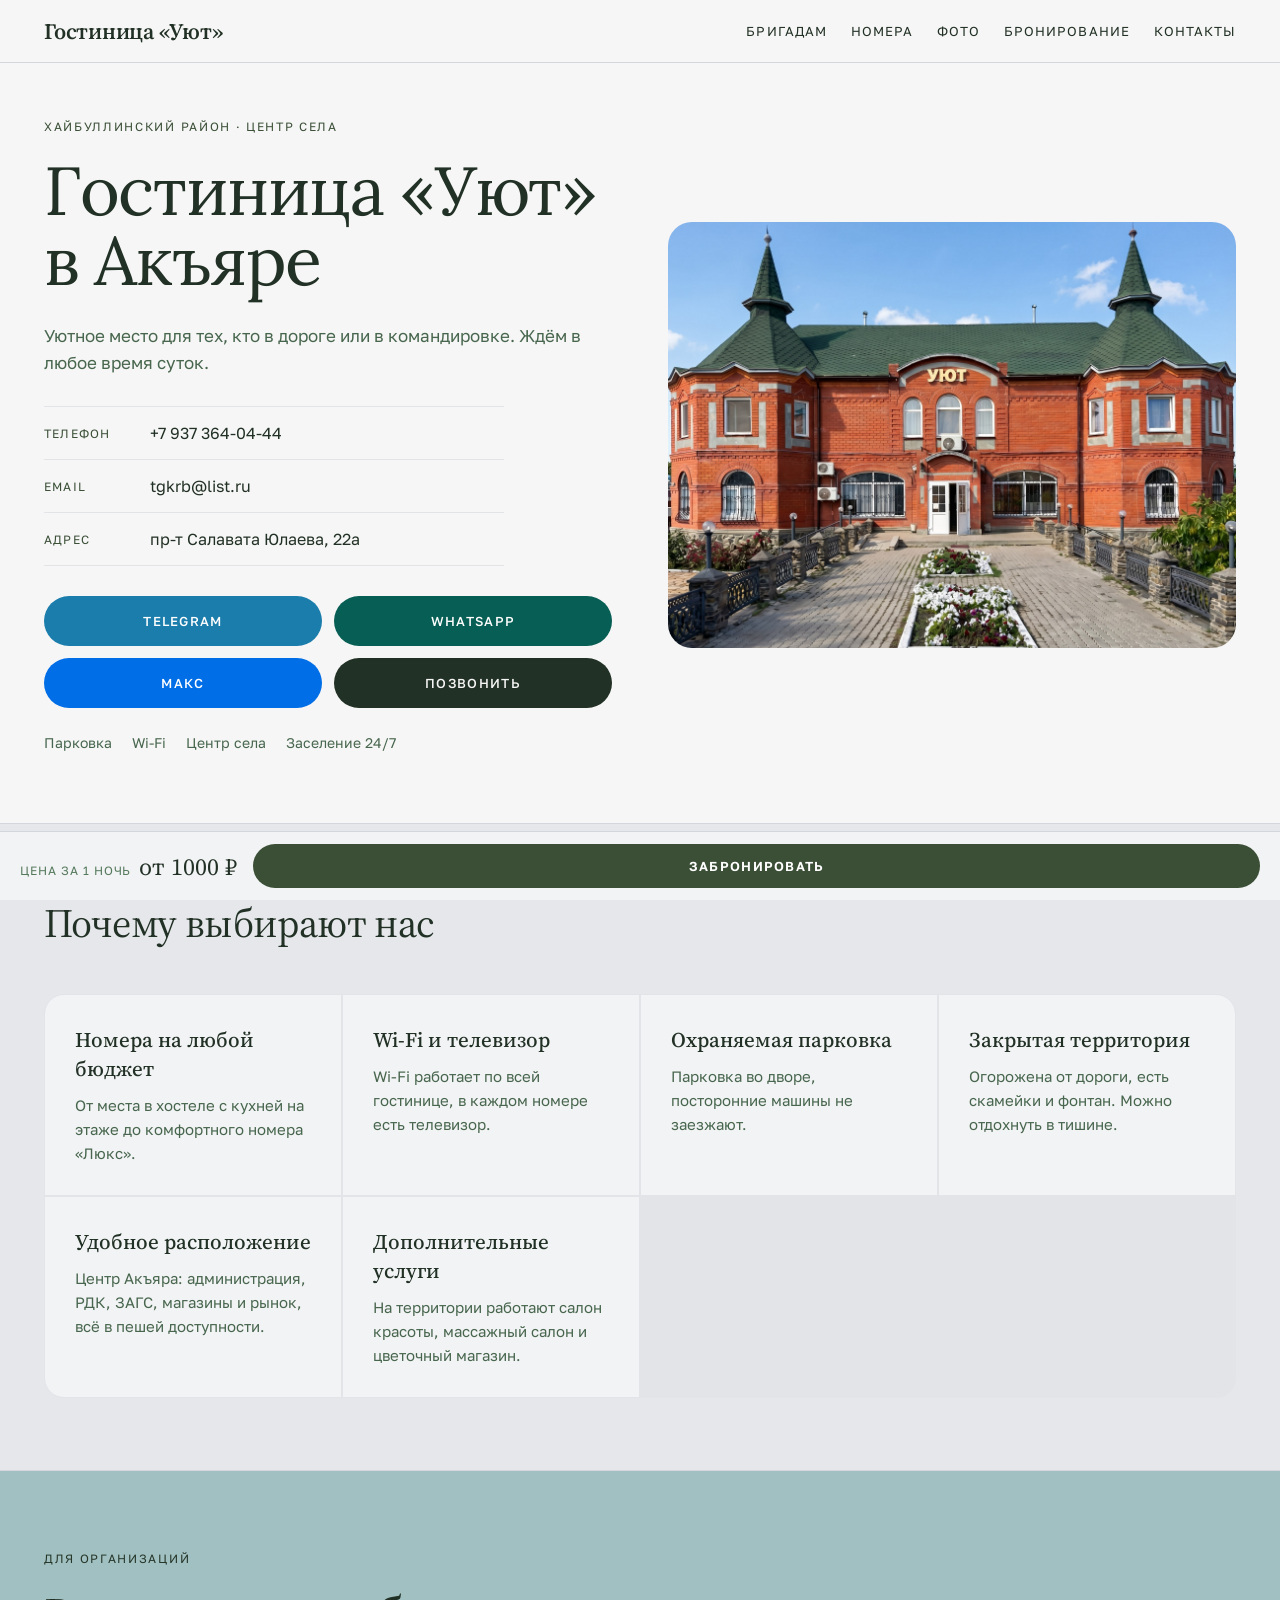
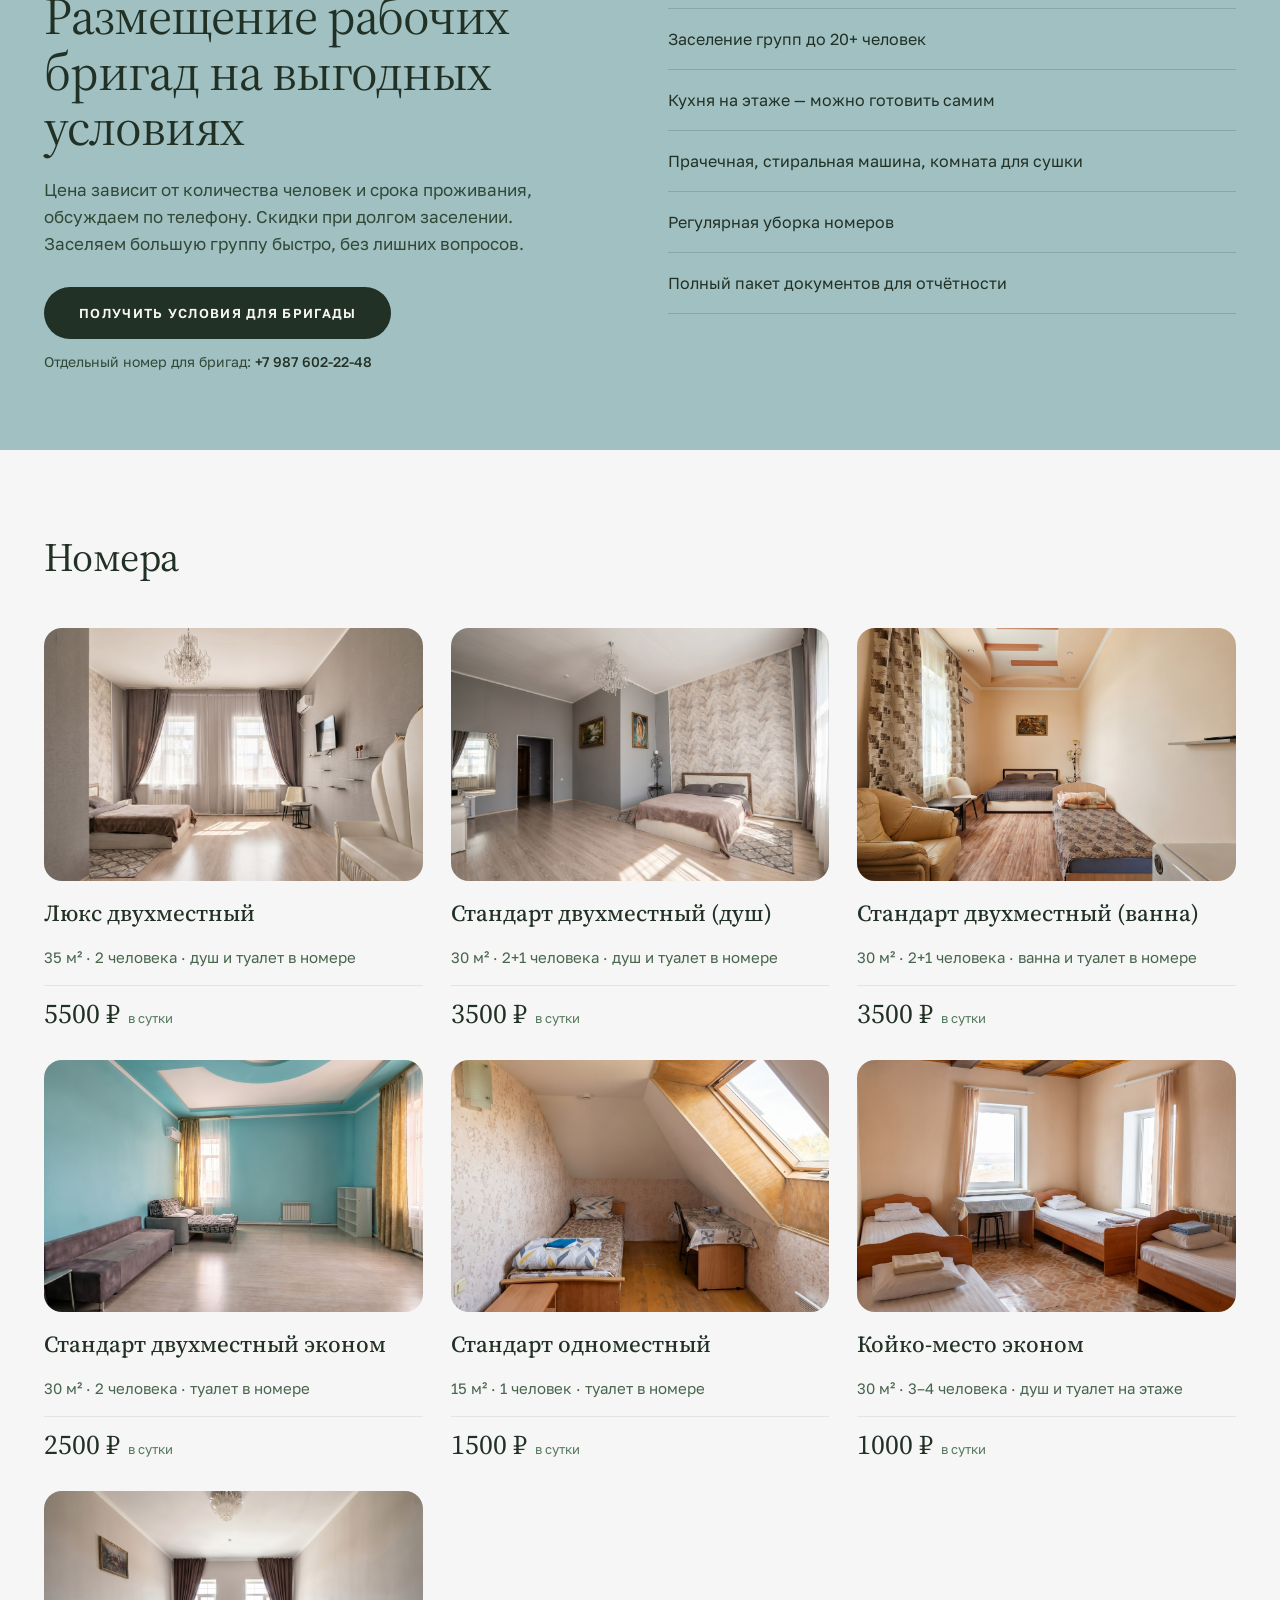
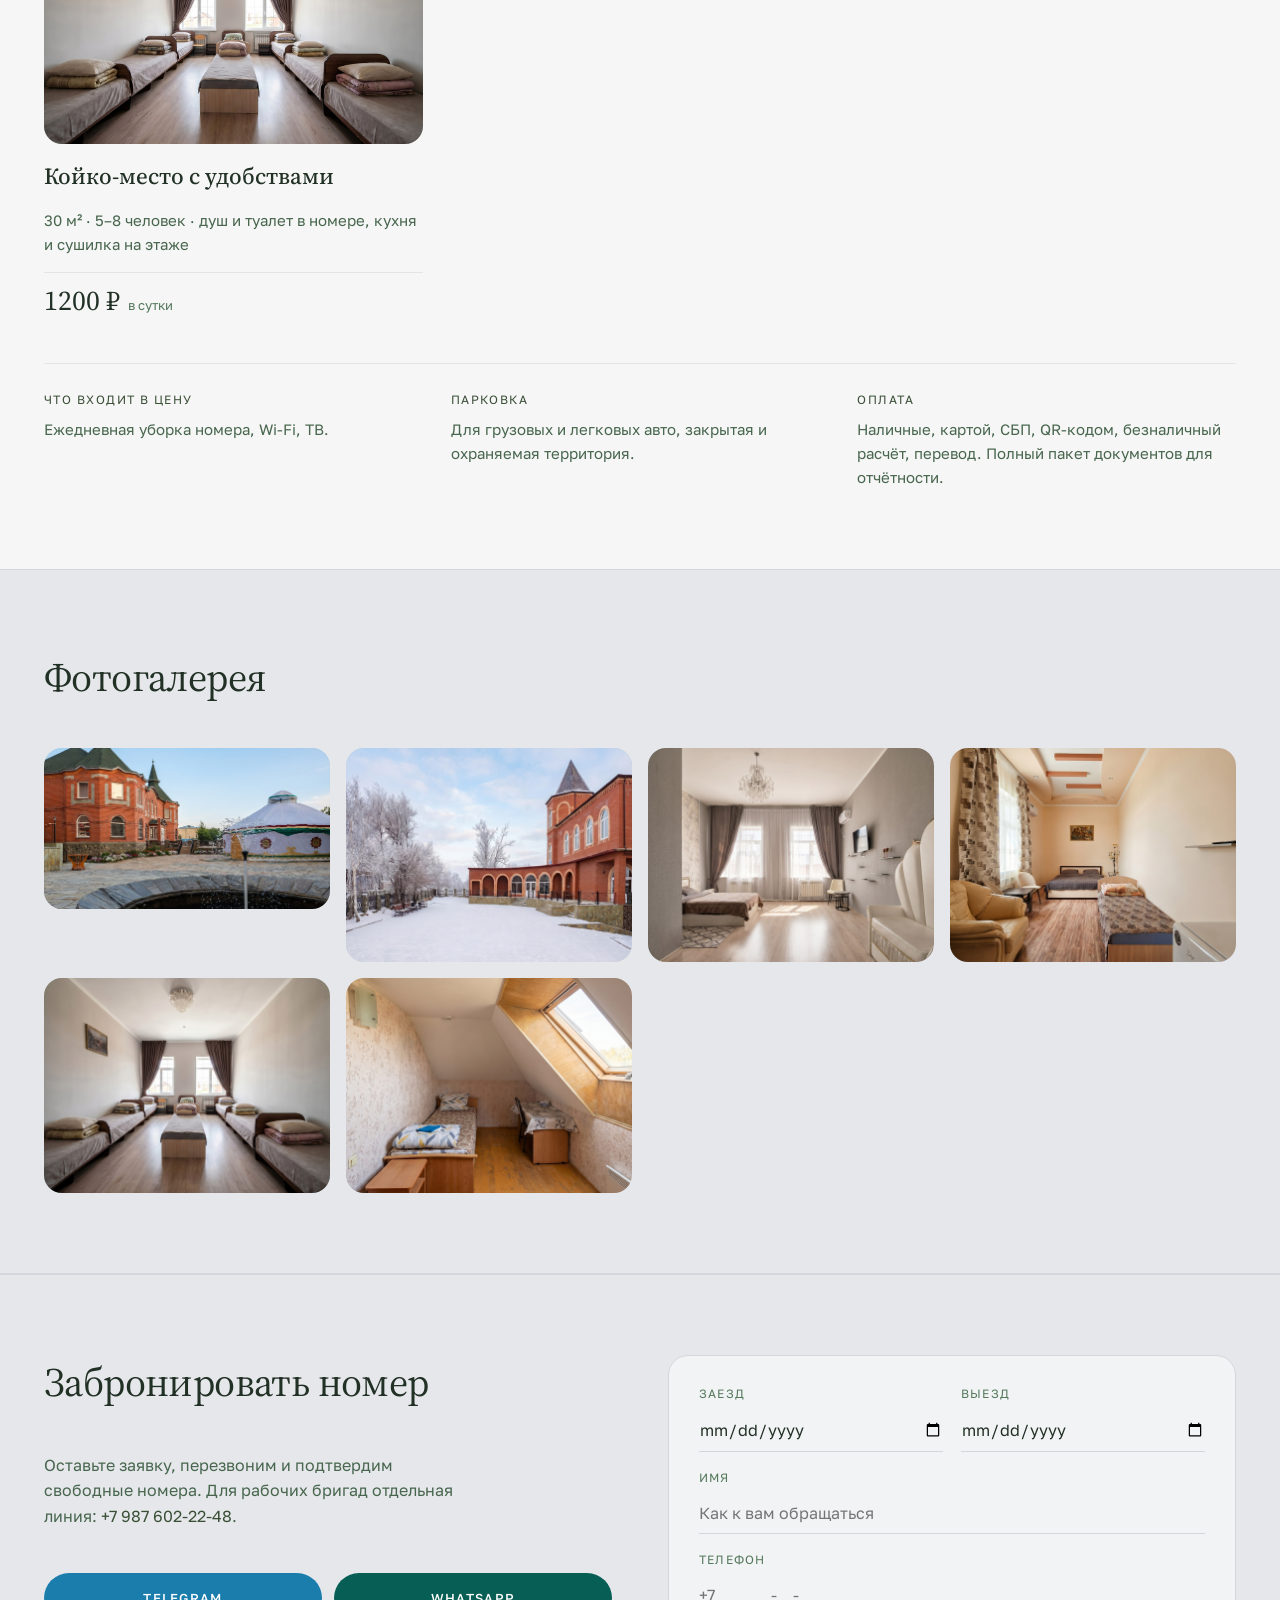
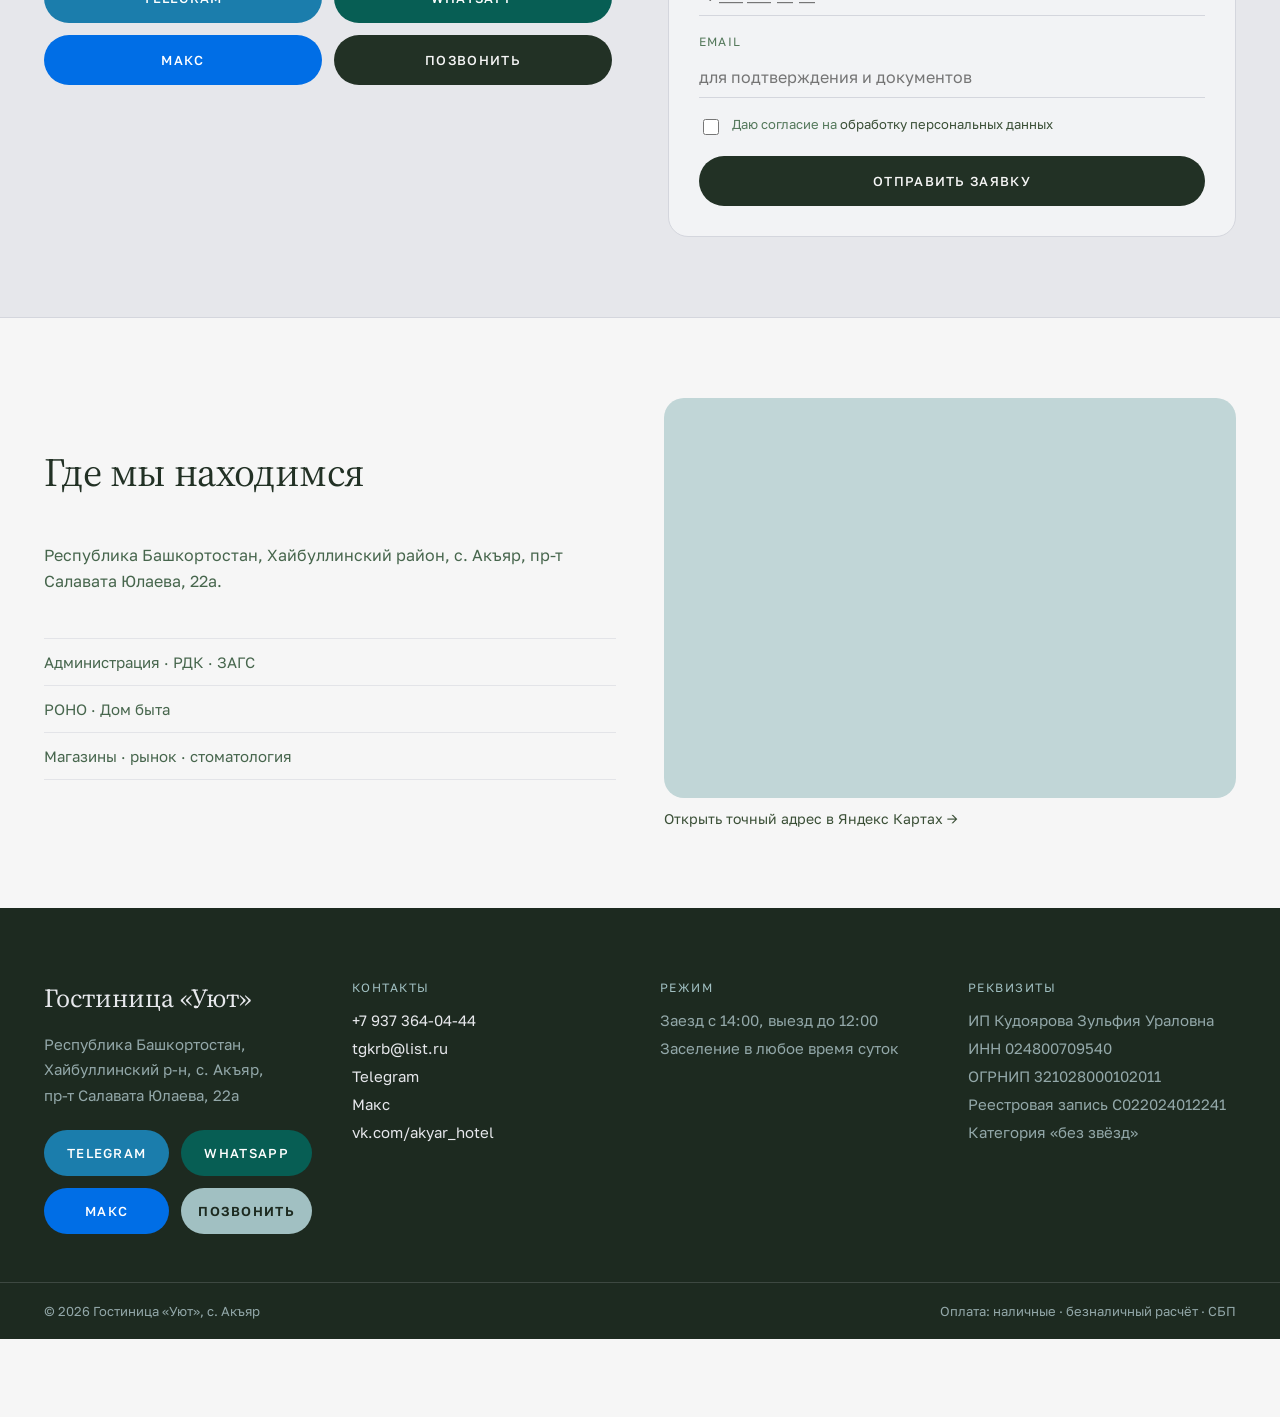
==== commit d07e3991: "Trim rooms section copy per request - Drop the stats/checkin-checkout summary line under the "Номера" ====
--- a/index.html
+++ b/index.html
@@ -107,7 +107,6 @@
 
   <section id="rooms" class="wrap section-pad">
     <h2 class="section-title">Номера</h2>
-    <p class="section-lead">16 номеров, 47 мест. Заезд с 14:00, выезд до 12:00, поздний выезд — 300 ₽/час. Заселение возможно в любое время.</p>
 
     <div class="rooms-grid">
       <article class="room-card">
@@ -162,9 +161,9 @@
     </div>
 
     <div class="rooms-footnotes">
-      <div><div class="label">Что входит в цену</div><p>Ежедневная уборка, Wi-Fi, ТВ, общая кухня, прачечная и комната для сушки вещей.</p></div>
-      <div><div class="label">Парковка</div><p>Территория закрытая и охраняемая.</p></div>
-      <div><div class="label">Оплата</div><p>Наличные, безналичный расчёт, перевод на счёт, СБП. Полный пакет документов для отчётности.</p></div>
+      <div><div class="label">Что входит в цену</div><p>Ежедневная уборка номера, Wi-Fi, ТВ.</p></div>
+      <div><div class="label">Парковка</div><p>Для грузовых и легковых авто, закрытая и охраняемая территория.</p></div>
+      <div><div class="label">Оплата</div><p>Наличные, картой, СБП, QR-кодом, безналичный расчёт, перевод. Полный пакет документов для отчётности.</p></div>
     </div>
   </section>
 
@@ -237,9 +236,9 @@
     </div>
     <div>
       <div class="map-frame">
-        <iframe src="https://yandex.ru/map-widget/v1/?ll=58.235669,51.872406&z=16&l=map&pt=58.235669,51.872406,pm2rdm" loading="lazy" title="Гостиница Уют на карте"></iframe>
-      </div>
-      <a class="map-link" href="https://yandex.ru/maps/?text=Республика Башкортостан, Хайбуллинский район, село Акъяр, проспект Салавата Юлаева, 22а" target="_blank" rel="noopener">Открыть точный адрес в Яндекс Картах →</a>
+        <iframe src="https://yandex.ru/map-widget/v1/?ll=58.216975,51.865452&z=16&l=map&pt=58.216975,51.865452,pm2rdm" loading="lazy" title="Гостиница Уют на карте"></iframe>
+      </div>
+      <a class="map-link" href="https://yandex.ru/maps/-/CTt0ANy6" target="_blank" rel="noopener">Открыть точный адрес в Яндекс Картах →</a>
     </div>
   </section>
 
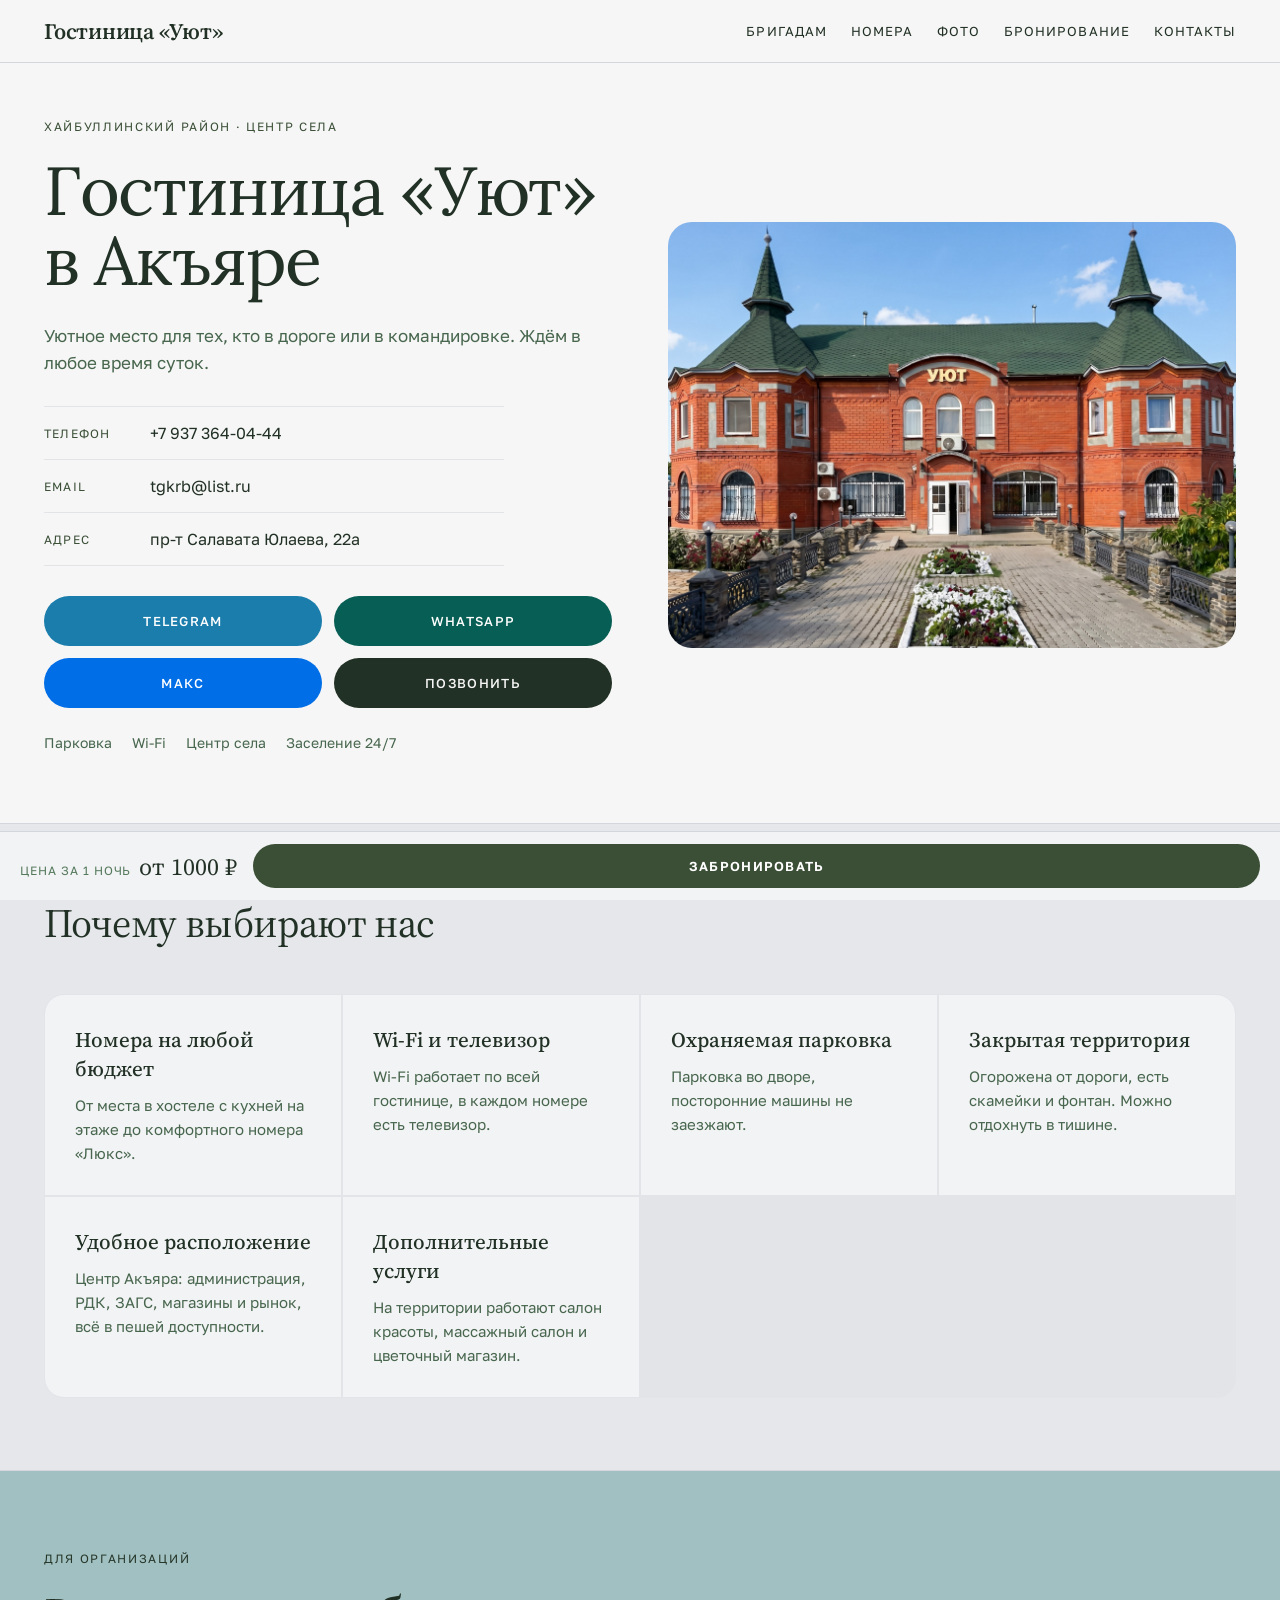
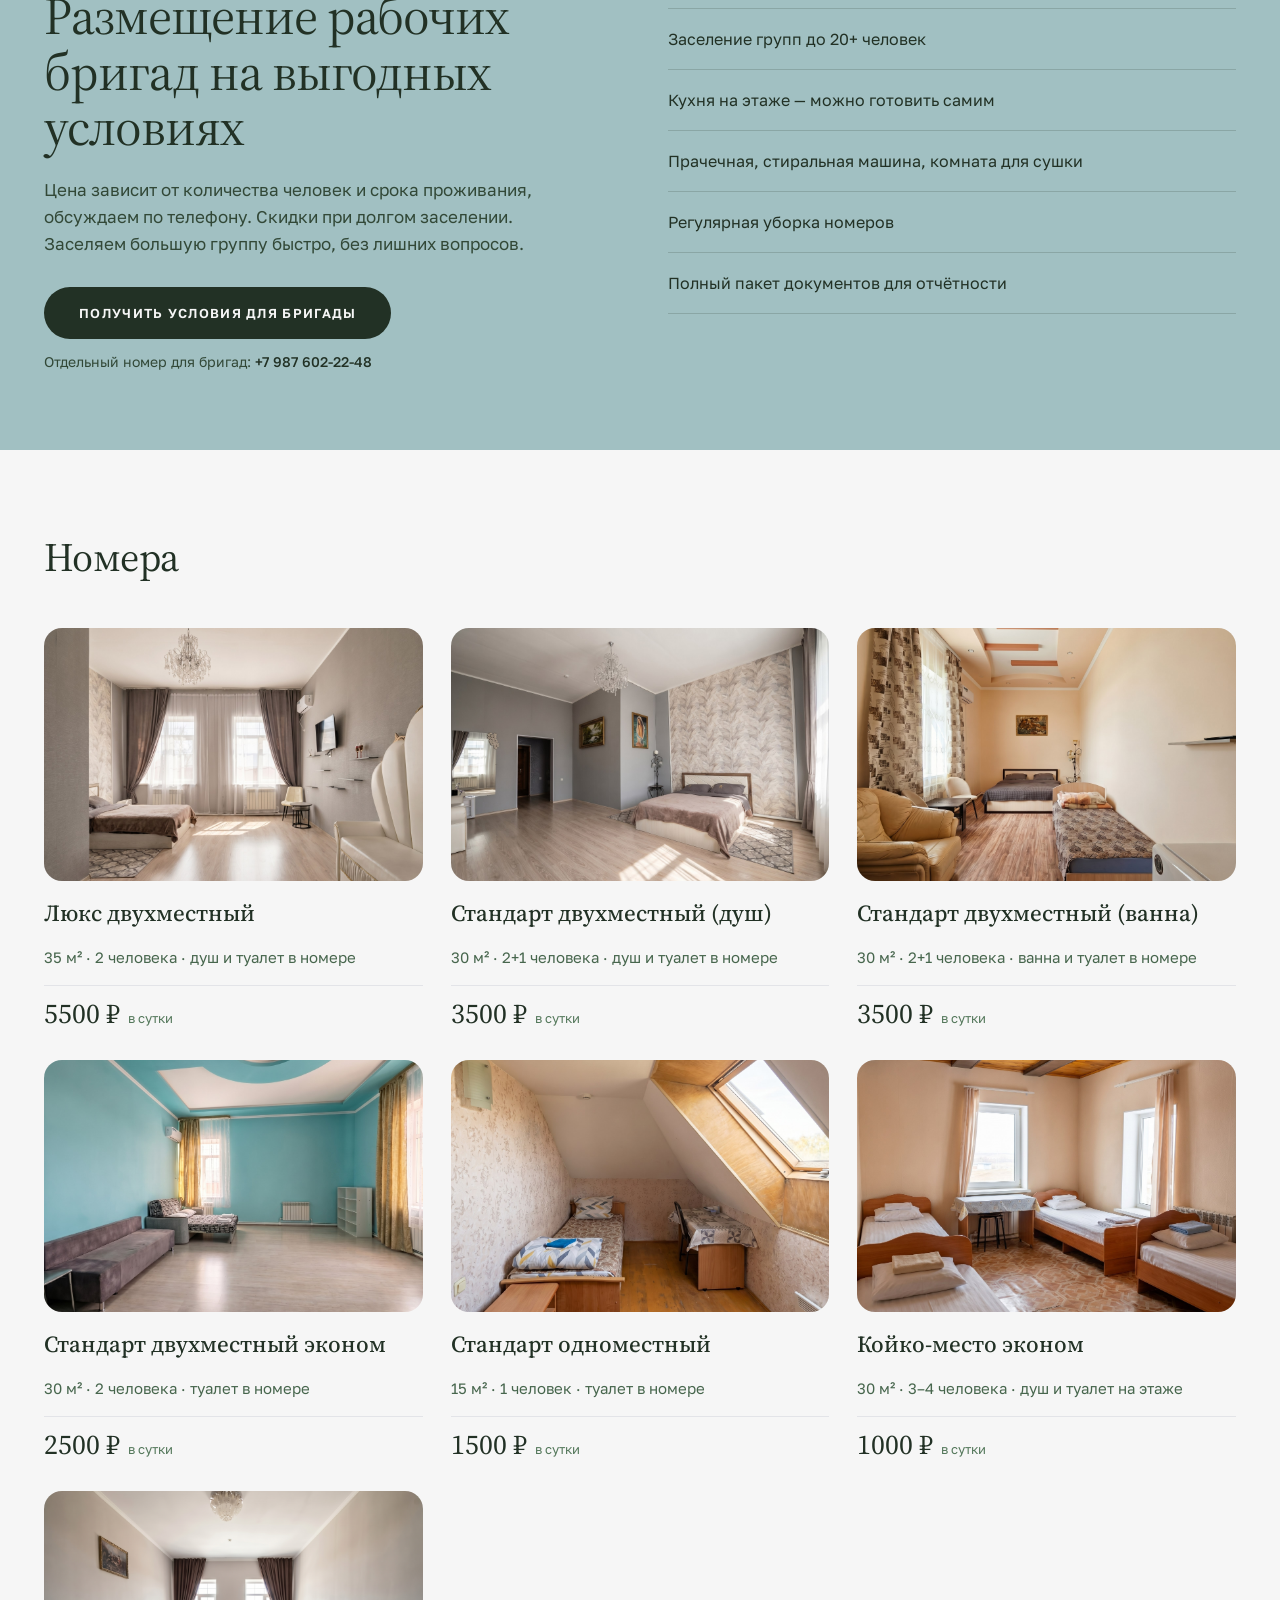
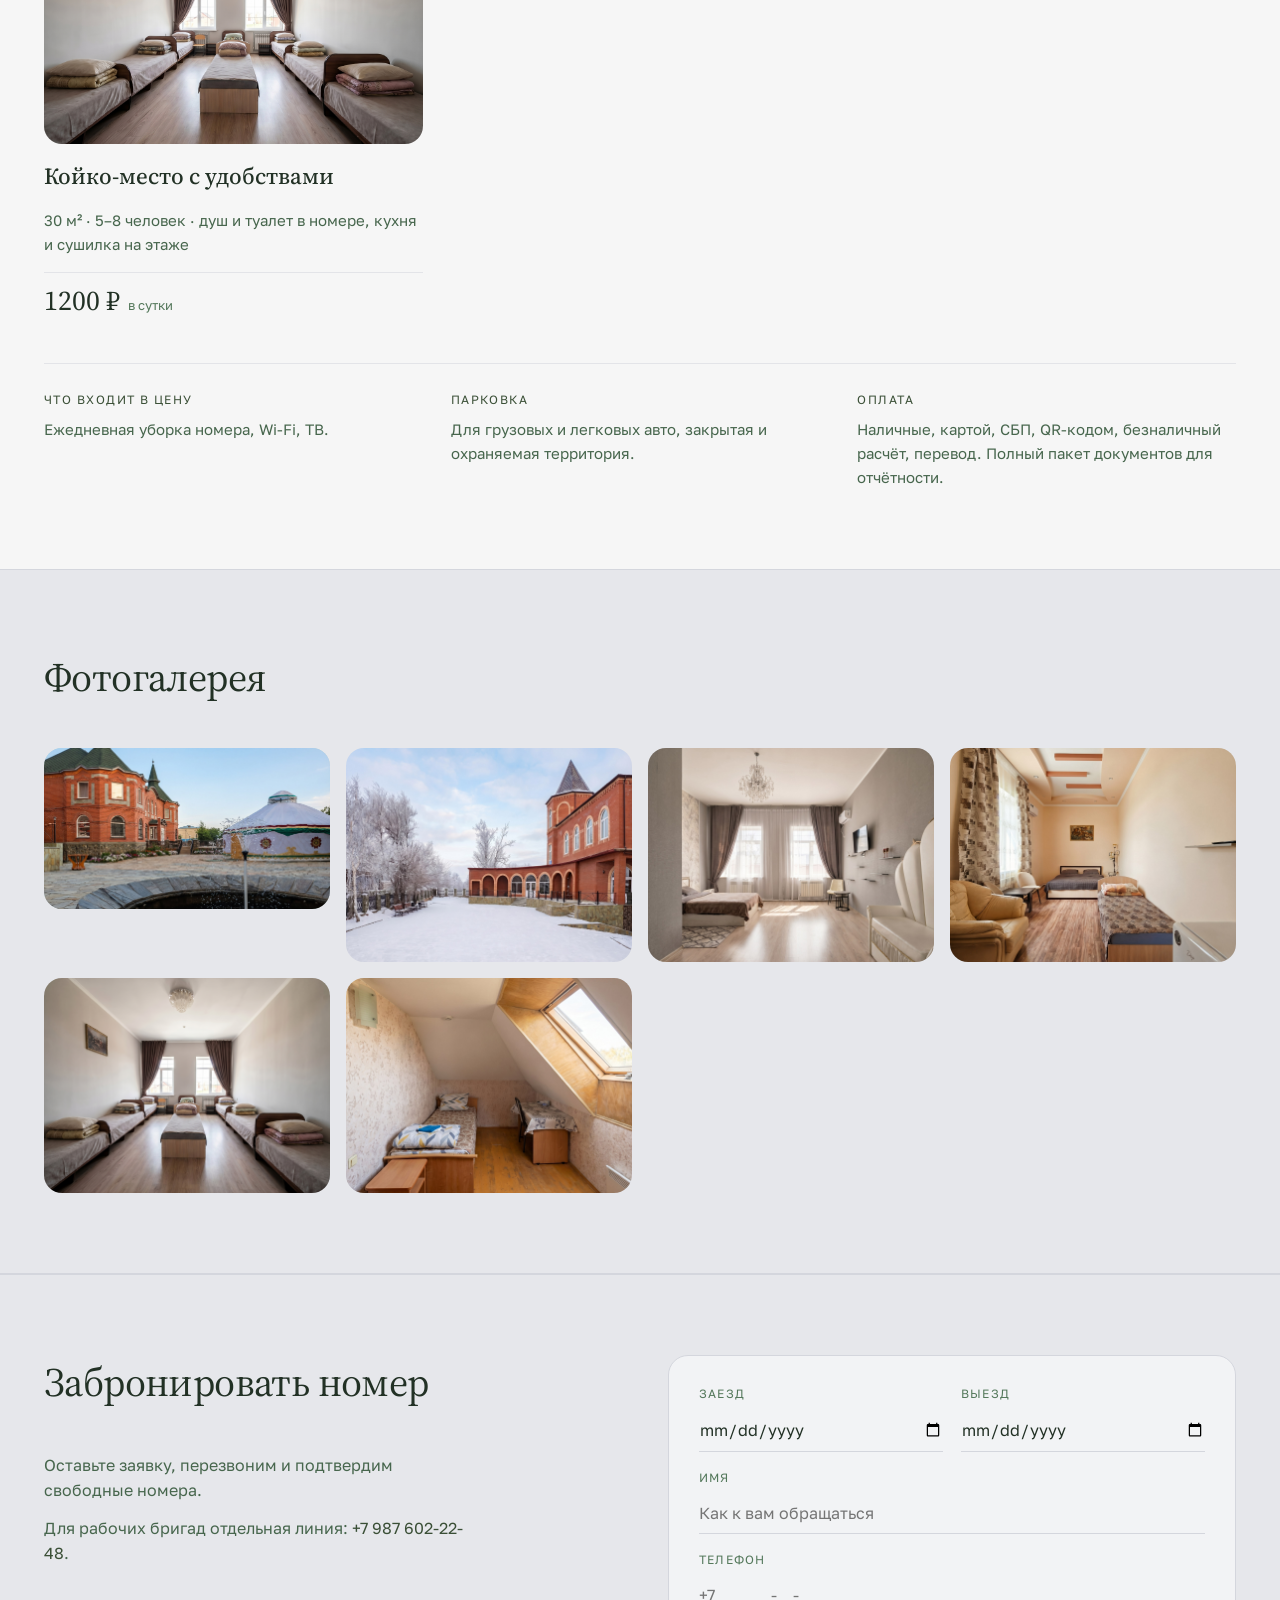
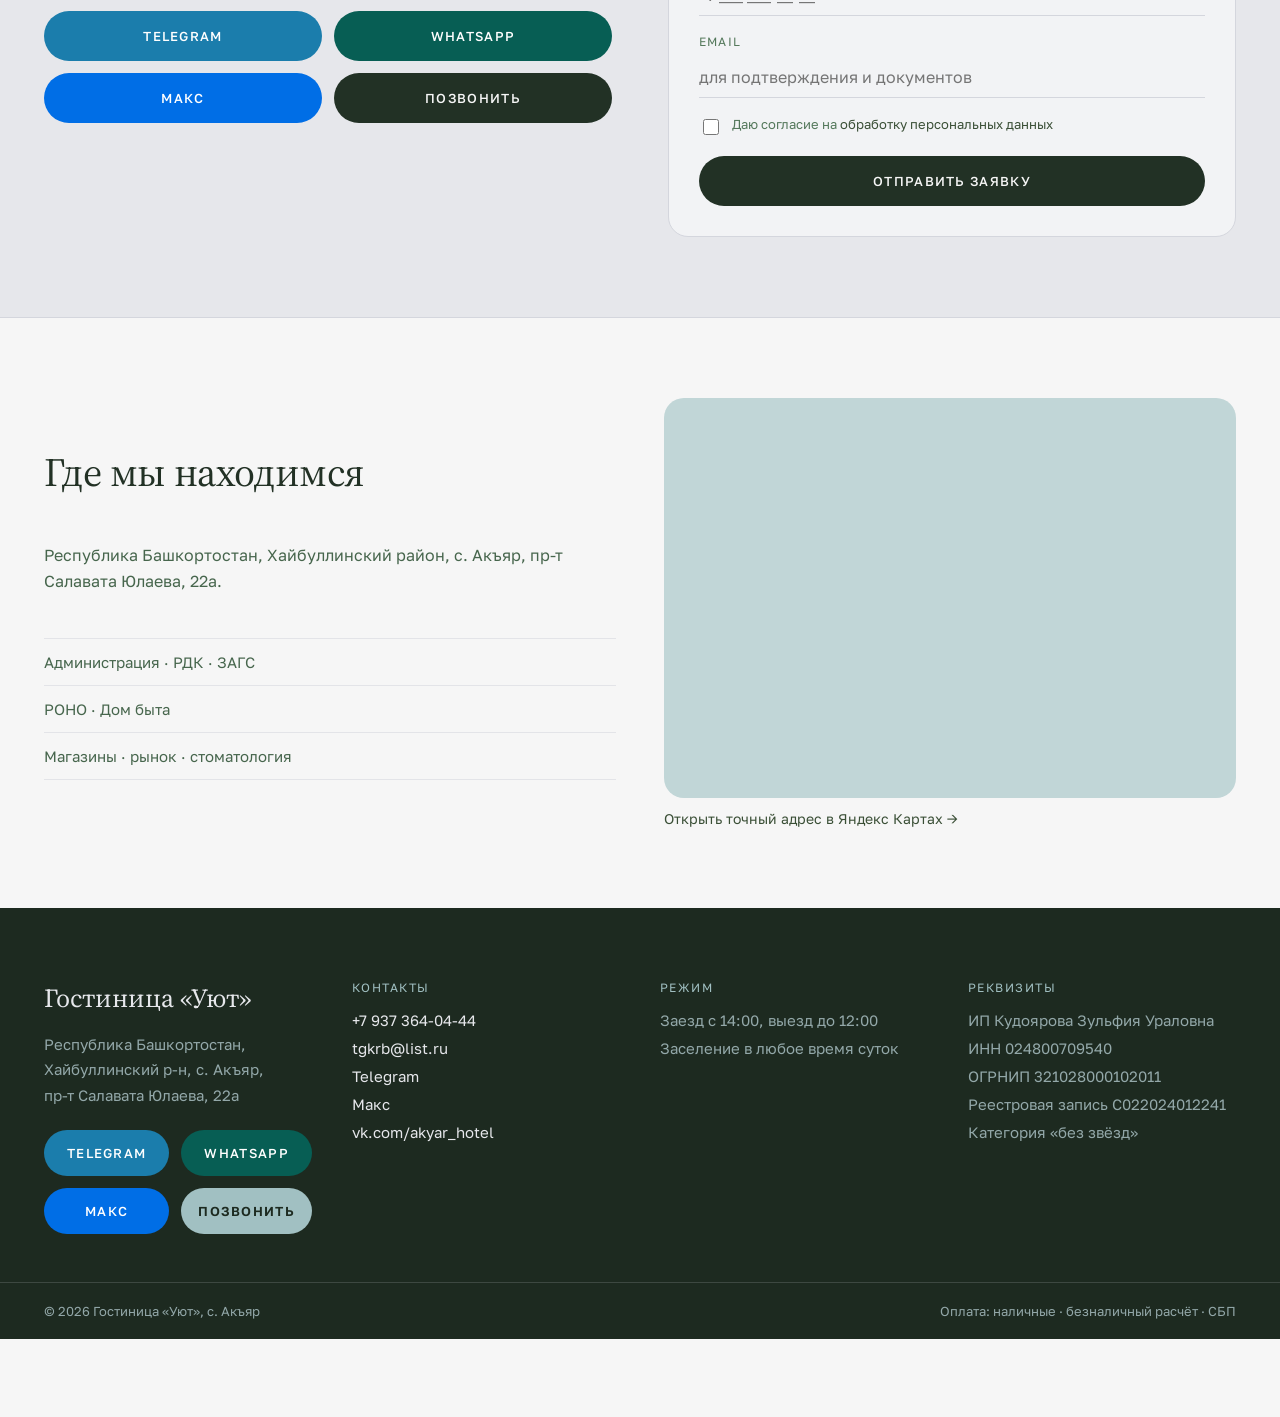
==== commit e36c7b64: "Split booking intro into two separate sentences "Оставьте заявку..." and "Для рабочих бригад..." now" ====
--- a/index.html
+++ b/index.html
@@ -185,7 +185,8 @@
     <div class="wrap booking-grid">
       <div>
         <h2 class="section-title">Забронировать номер</h2>
-        <p class="section-lead" style="max-width:44ch">Оставьте заявку, перезвоним и подтвердим свободные номера. Для рабочих бригад отдельная линия: <a href="tel:+79876022248">+7 987 602-22-48</a>.</p>
+        <p class="section-lead" style="max-width:44ch;margin-bottom:12px">Оставьте заявку, перезвоним и подтвердим свободные номера.</p>
+        <p class="section-lead" style="max-width:44ch">Для рабочих бригад отдельная линия: <a href="tel:+79876022248">+7 987 602-22-48</a>.</p>
         <div class="cta-row">
           <a href="https://t.me/+79373640444" class="btn btn-telegram">Telegram</a>
           <a href="https://wa.me/79373640444" class="btn btn-whatsapp">WhatsApp</a>
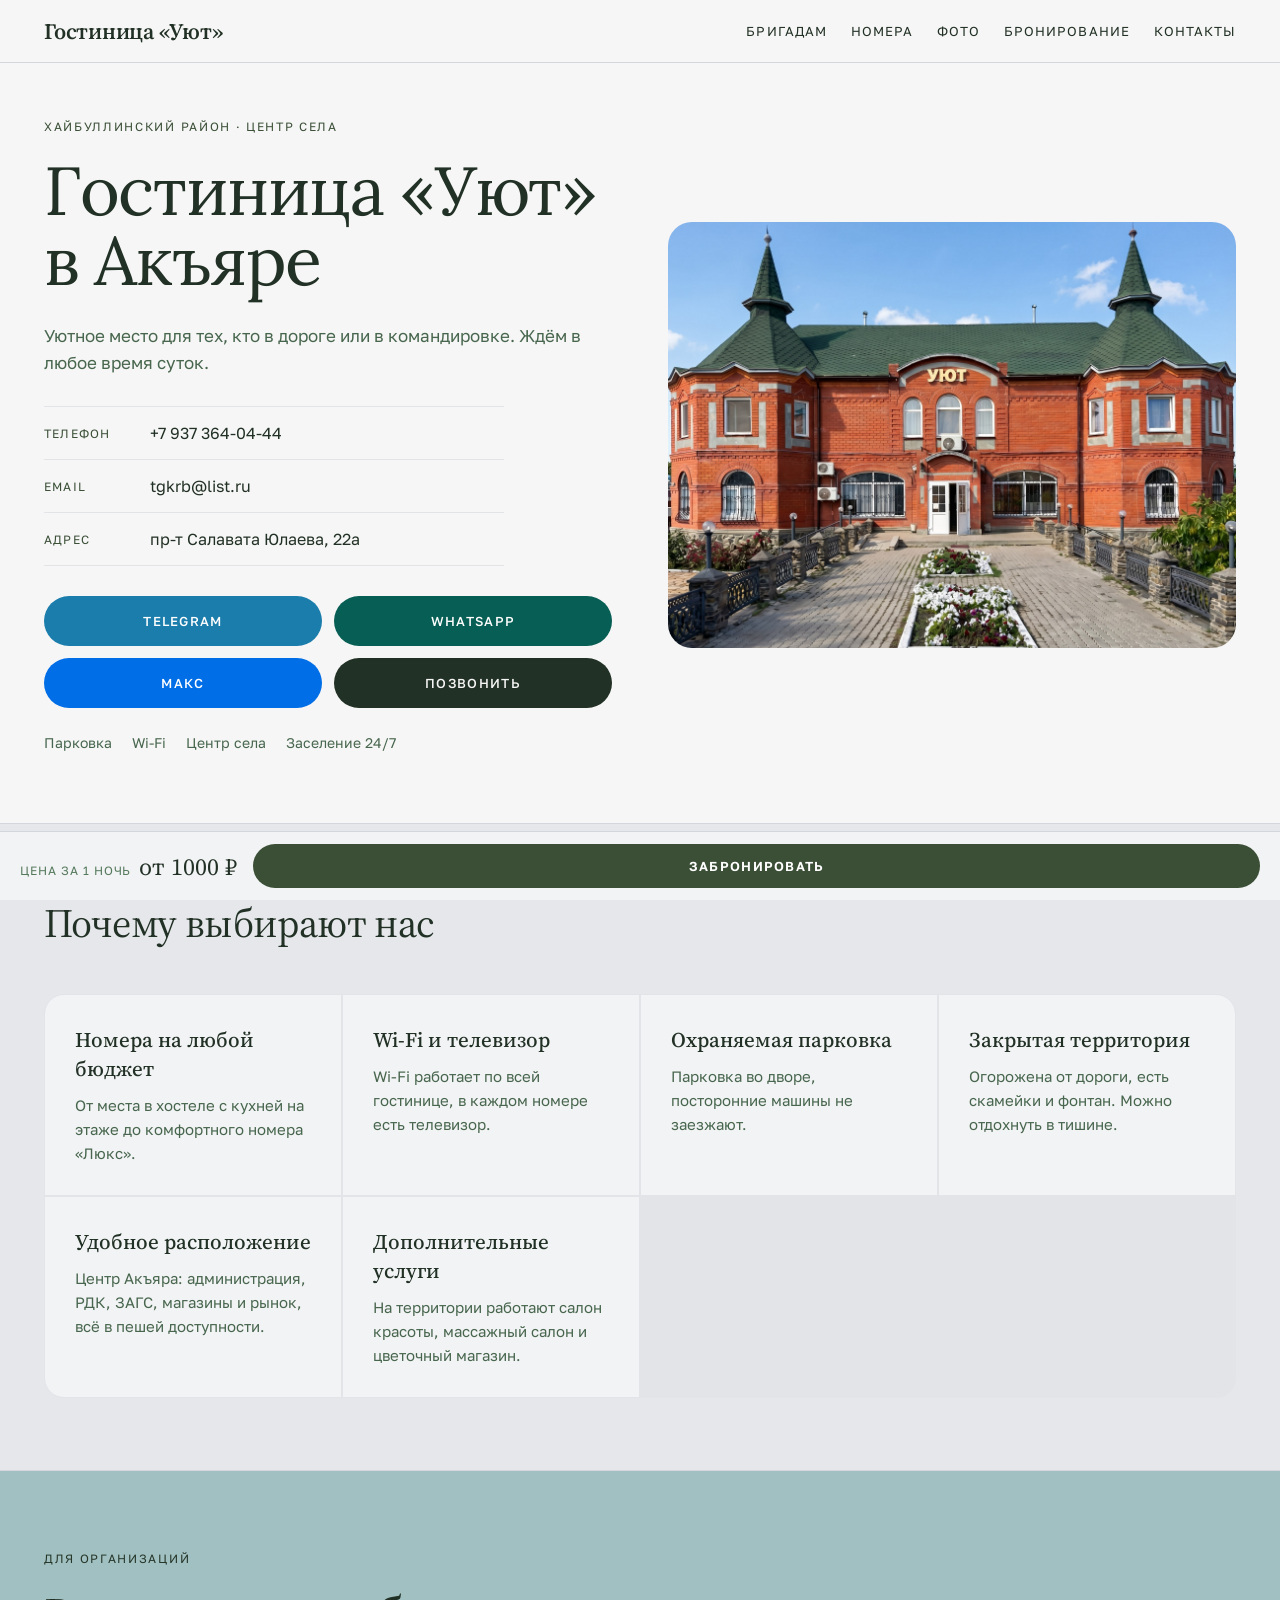
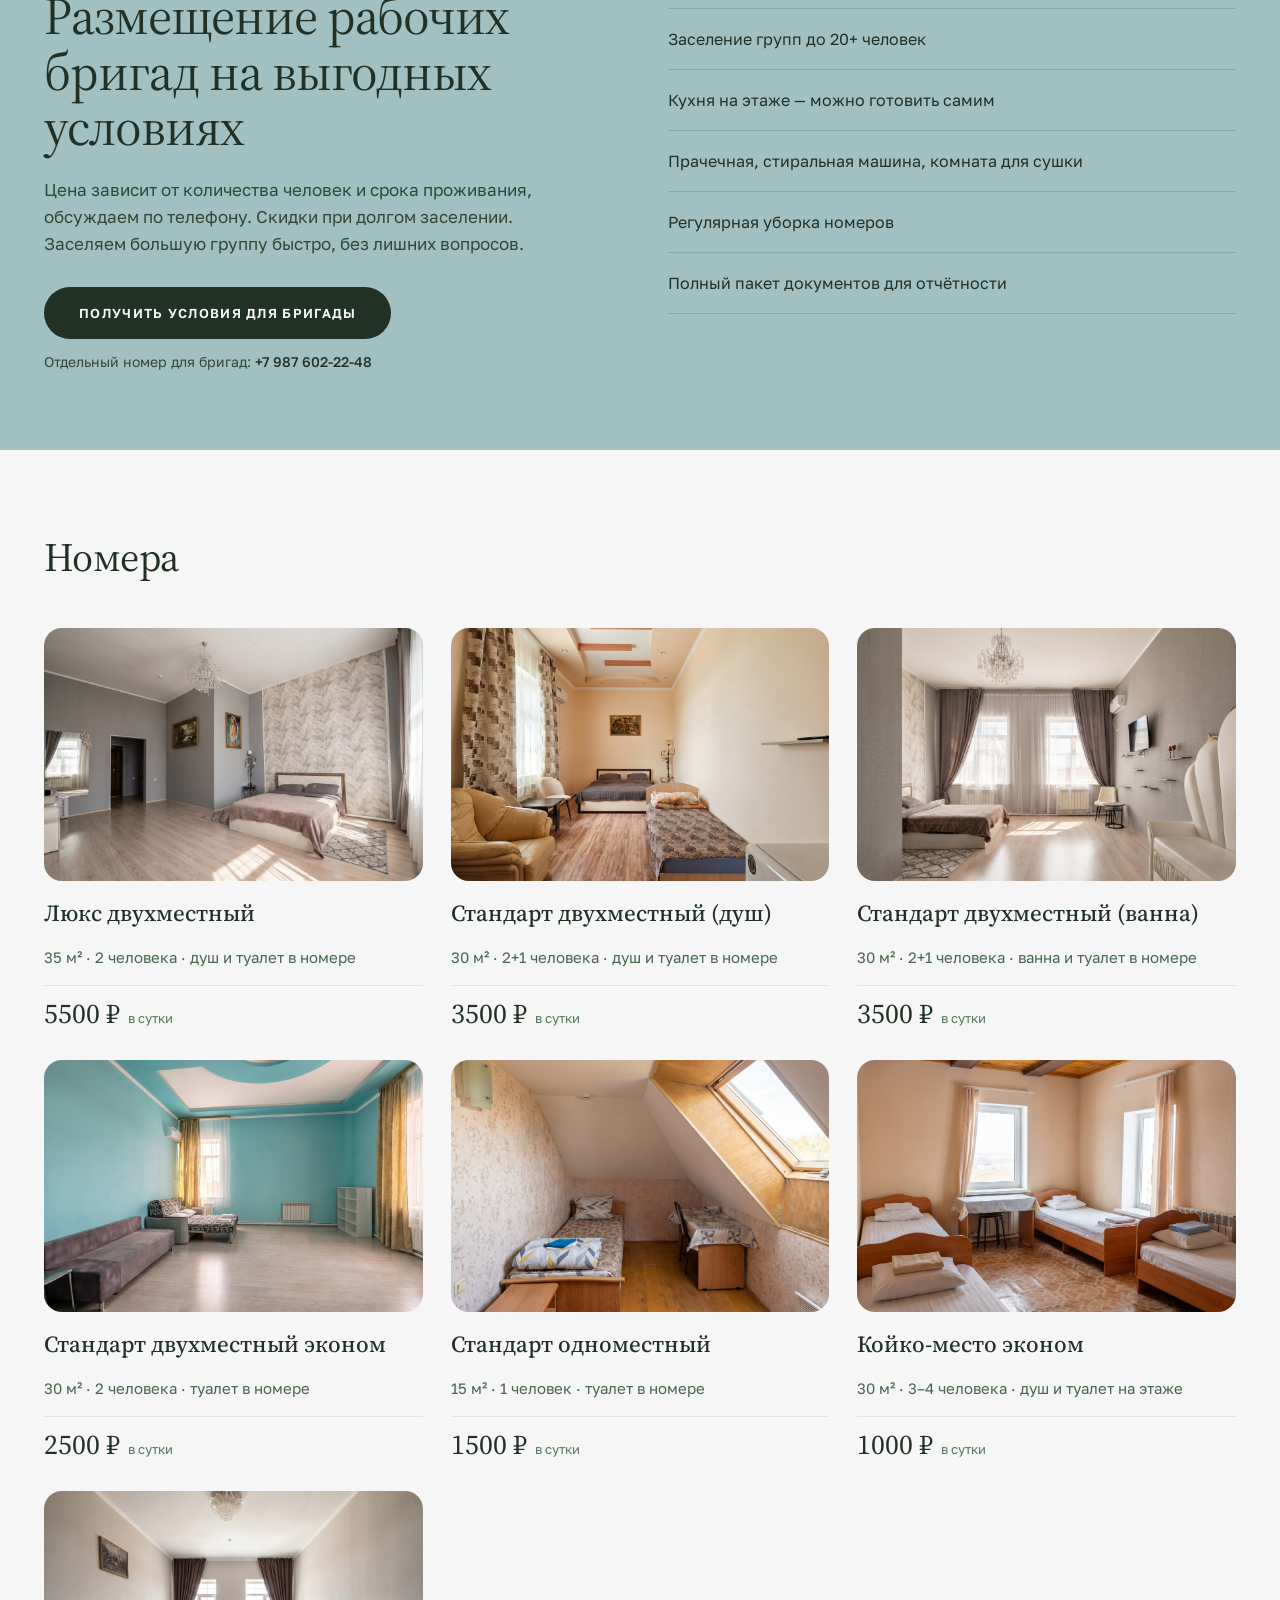
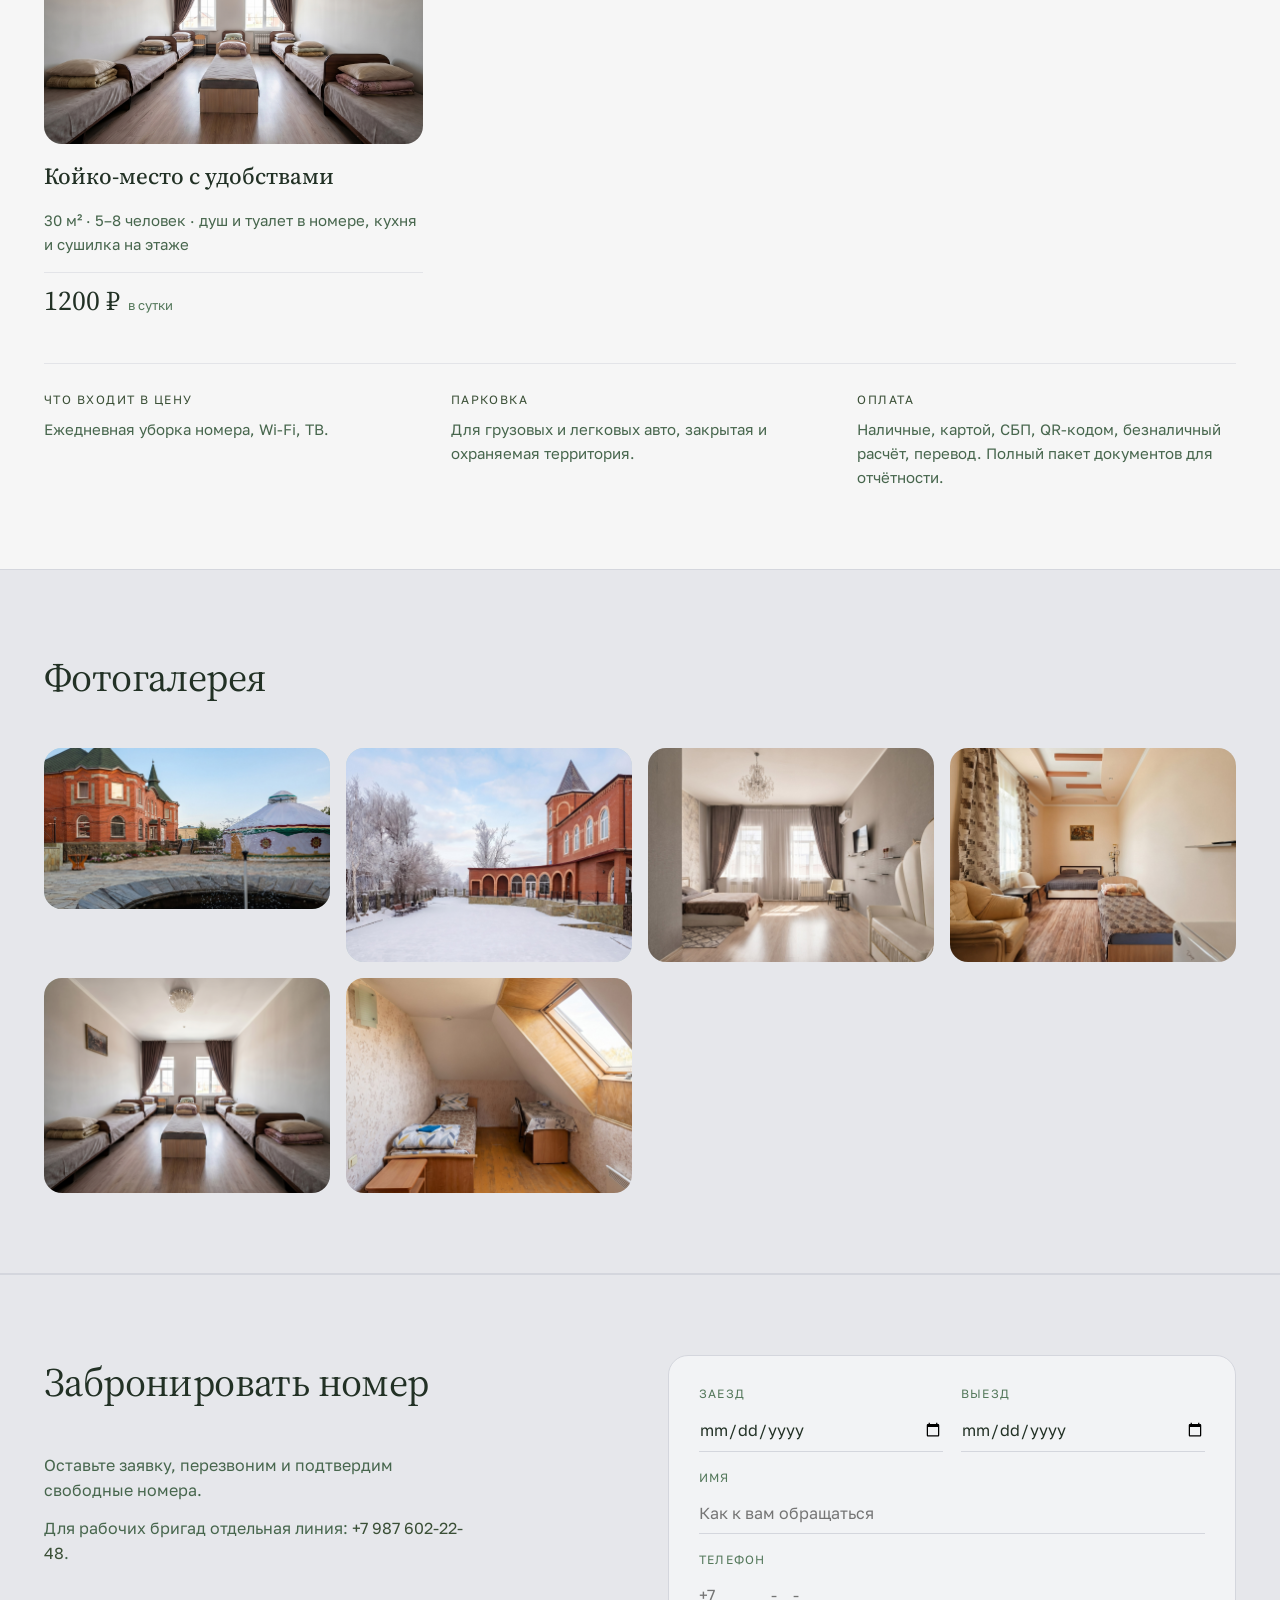
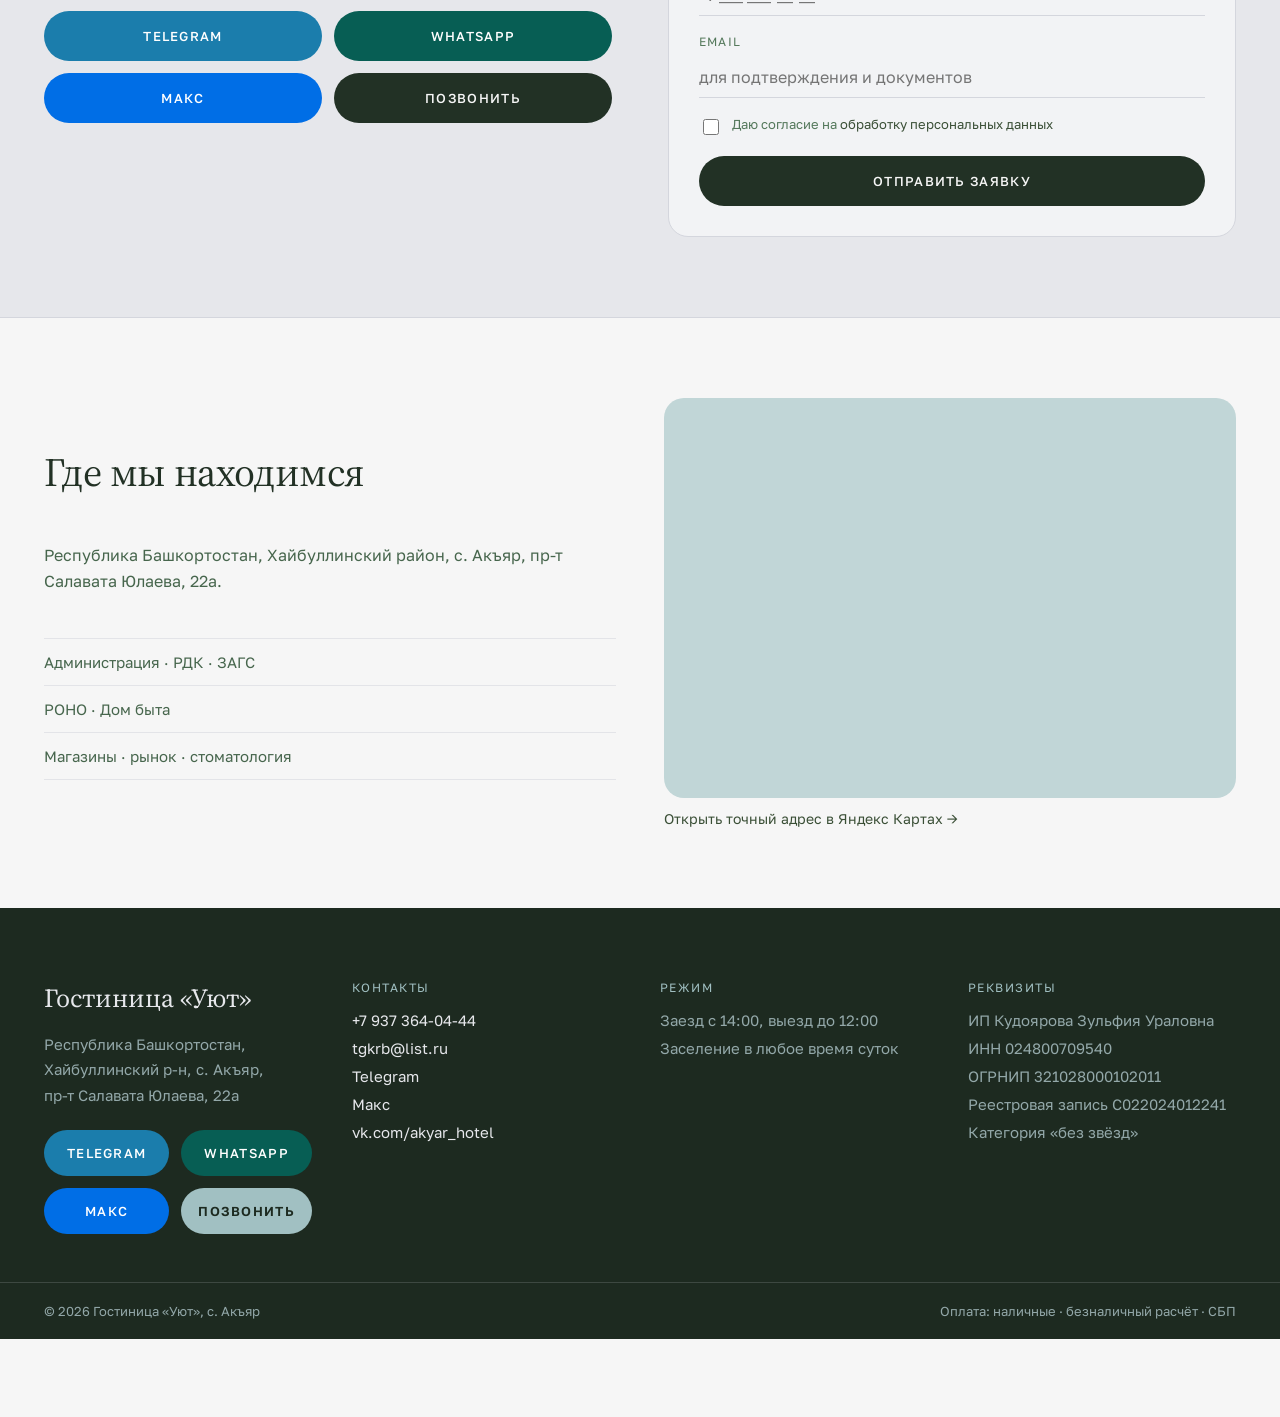
==== commit a65c16df: "Rotate room photos: Lux <- Dush <- Vanna <- Lux Swap the photos used by Люкс двухместный, Стандарт д" ====
--- a/index.html
+++ b/index.html
@@ -110,21 +110,21 @@
 
     <div class="rooms-grid">
       <article class="room-card">
-        <div class="room-photo"><img src="images/lux.jpg" alt="Люкс двухместный"></div>
+        <div class="room-photo"><img src="images/standart-dush.jpg" alt="Люкс двухместный"></div>
         <h3>Люкс двухместный</h3>
         <p class="room-meta">35 м² · 2 человека · душ и туалет в номере</p>
         <div class="room-price"><span class="price">5500 ₽</span><span class="unit">в сутки</span></div>
       </article>
 
       <article class="room-card">
-        <div class="room-photo"><img src="images/standart-dush.jpg" alt="Стандарт двухместный с душем"></div>
+        <div class="room-photo"><img src="images/standart-vanna.jpg" alt="Стандарт двухместный с душем"></div>
         <h3>Стандарт двухместный (душ)</h3>
         <p class="room-meta">30 м² · 2+1 человека · душ и туалет в номере</p>
         <div class="room-price"><span class="price">3500 ₽</span><span class="unit">в сутки</span></div>
       </article>
 
       <article class="room-card">
-        <div class="room-photo"><img src="images/standart-vanna.jpg" alt="Стандарт двухместный с ванной"></div>
+        <div class="room-photo"><img src="images/lux.jpg" alt="Стандарт двухместный с ванной"></div>
         <h3>Стандарт двухместный (ванна)</h3>
         <p class="room-meta">30 м² · 2+1 человека · ванна и туалет в номере</p>
         <div class="room-price"><span class="price">3500 ₽</span><span class="unit">в сутки</span></div>
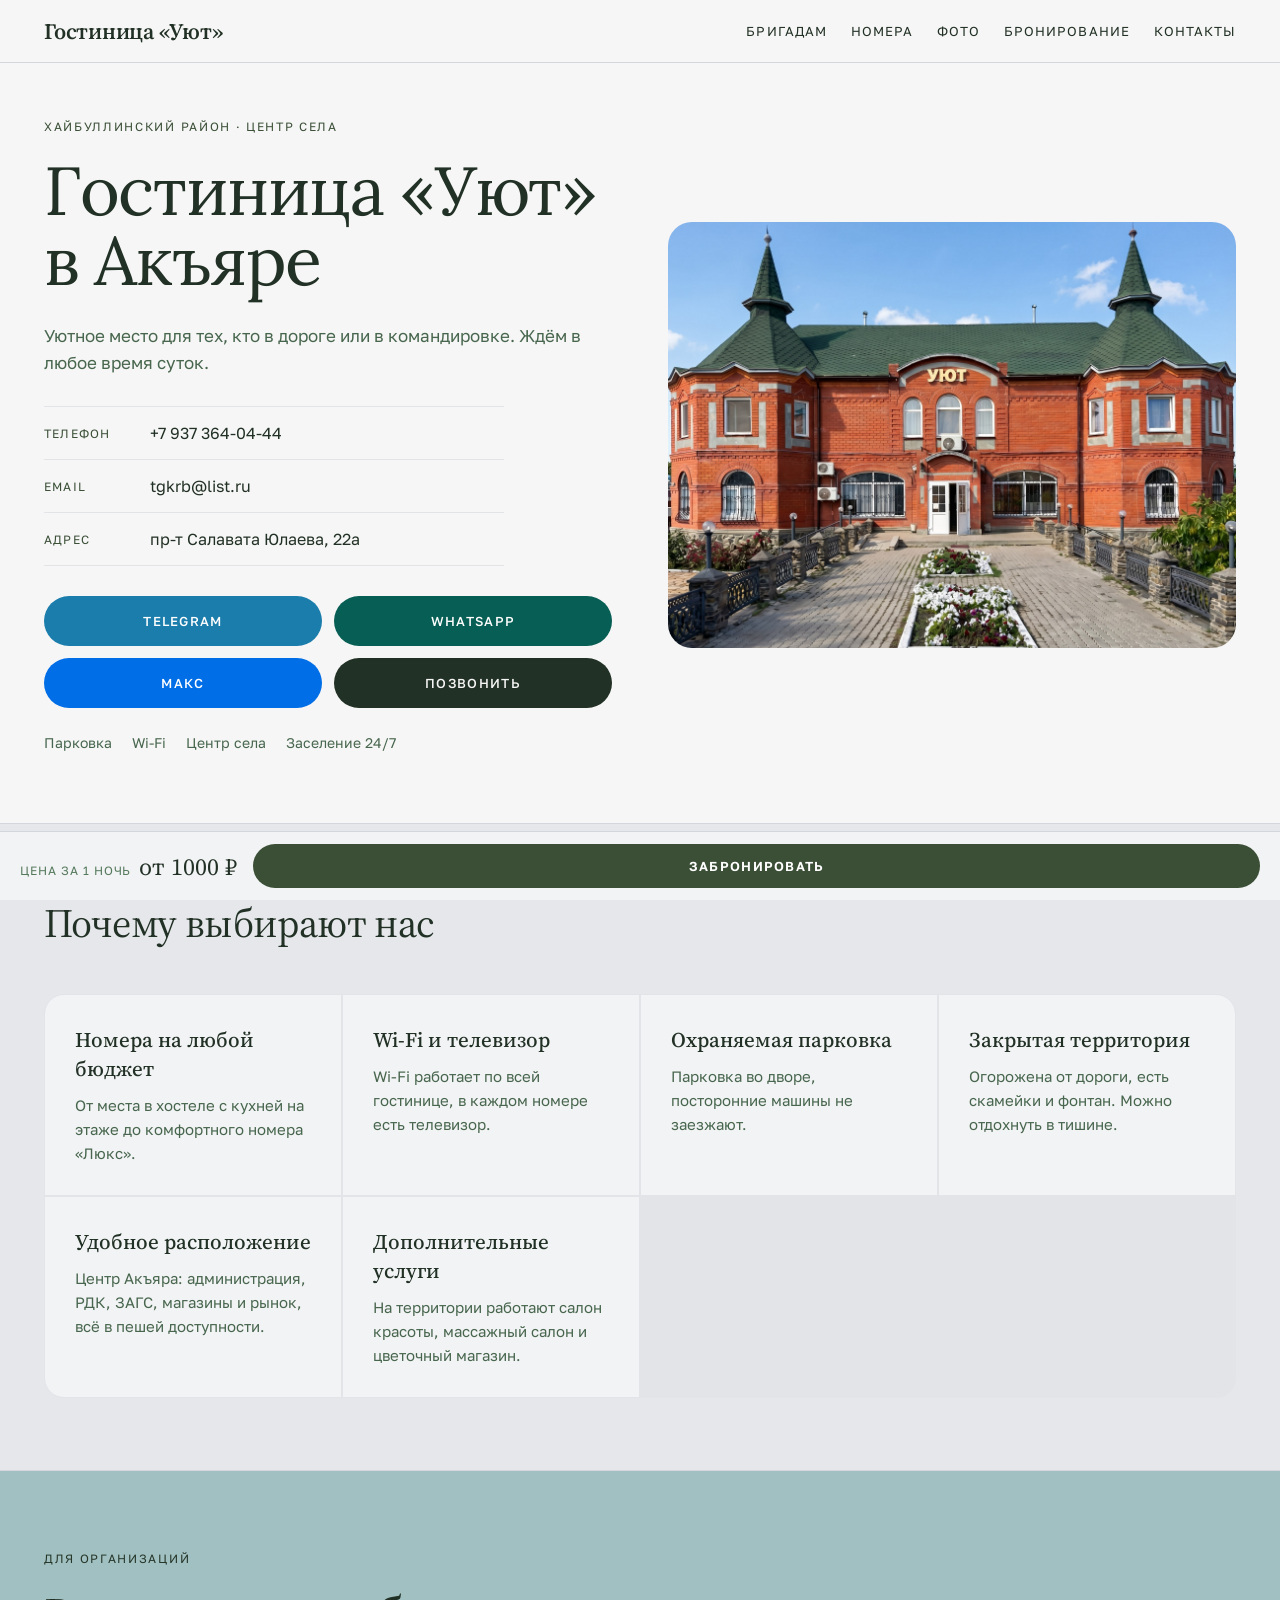
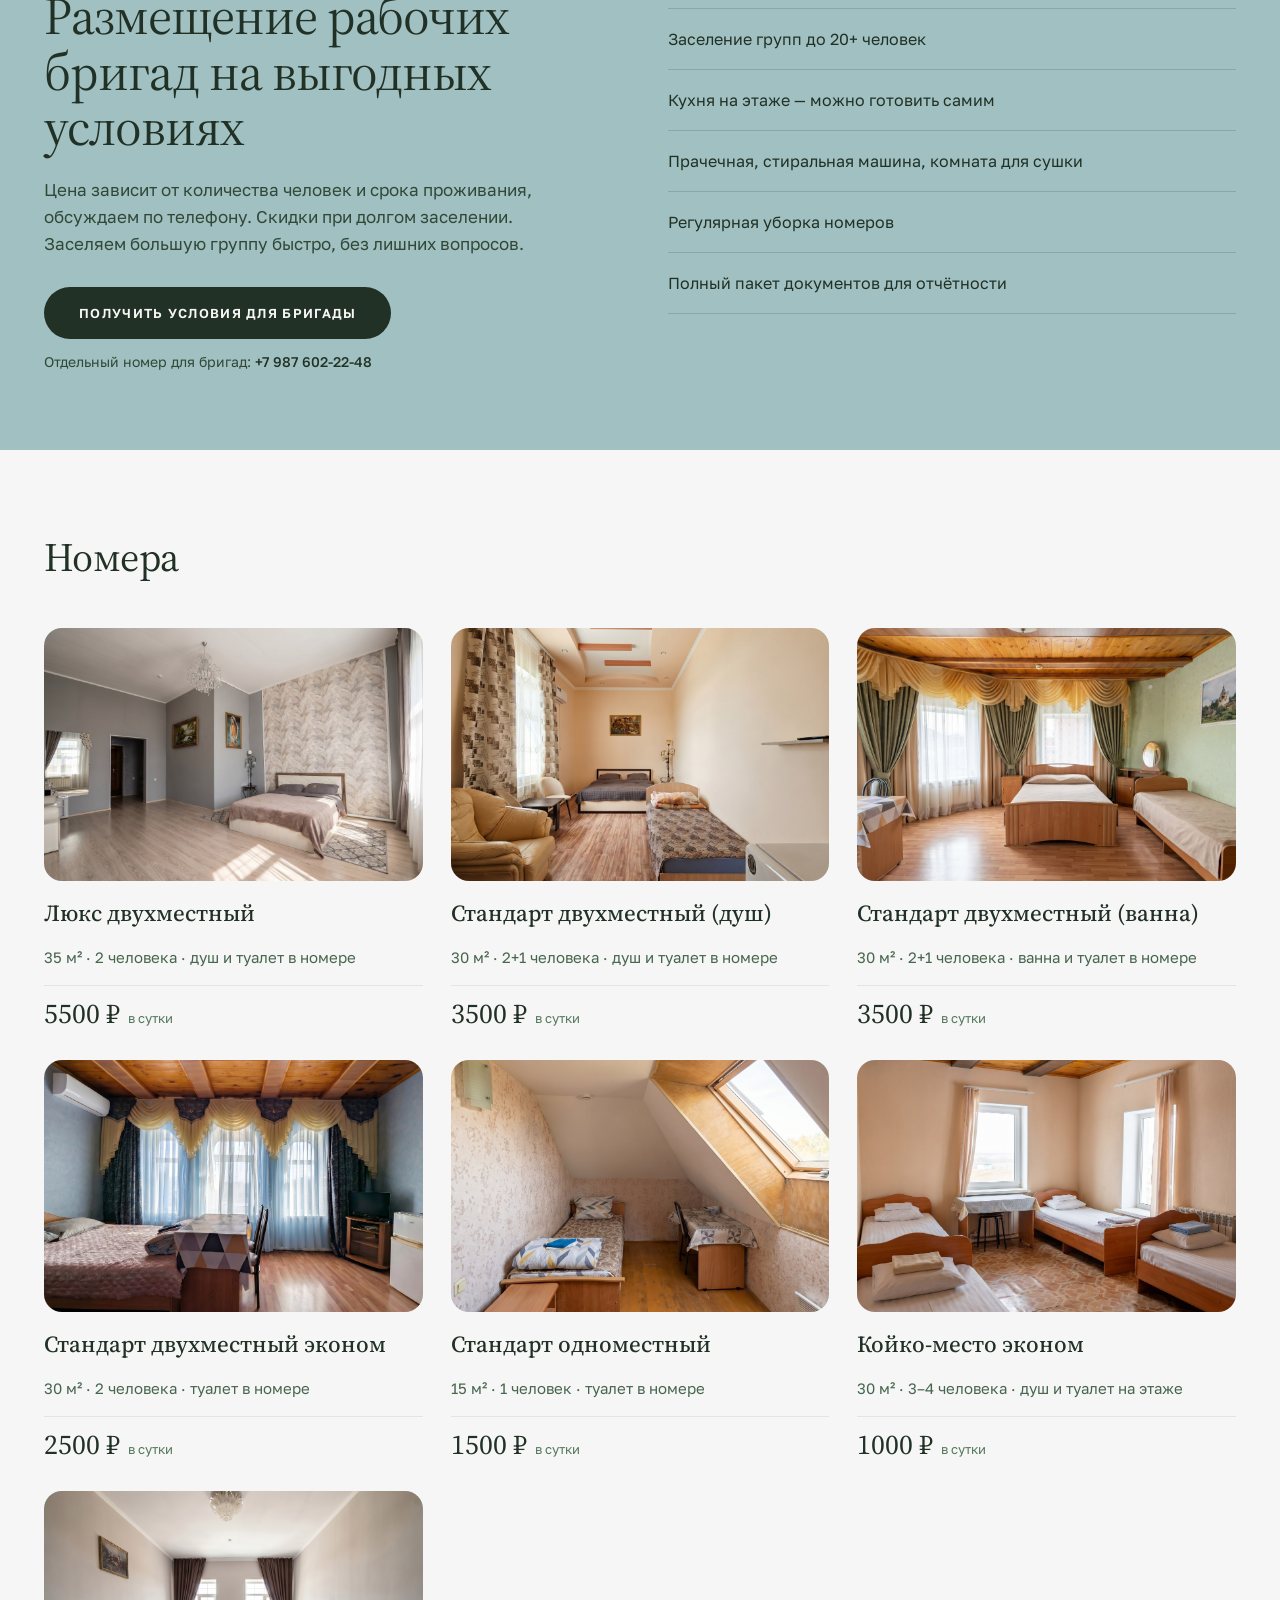
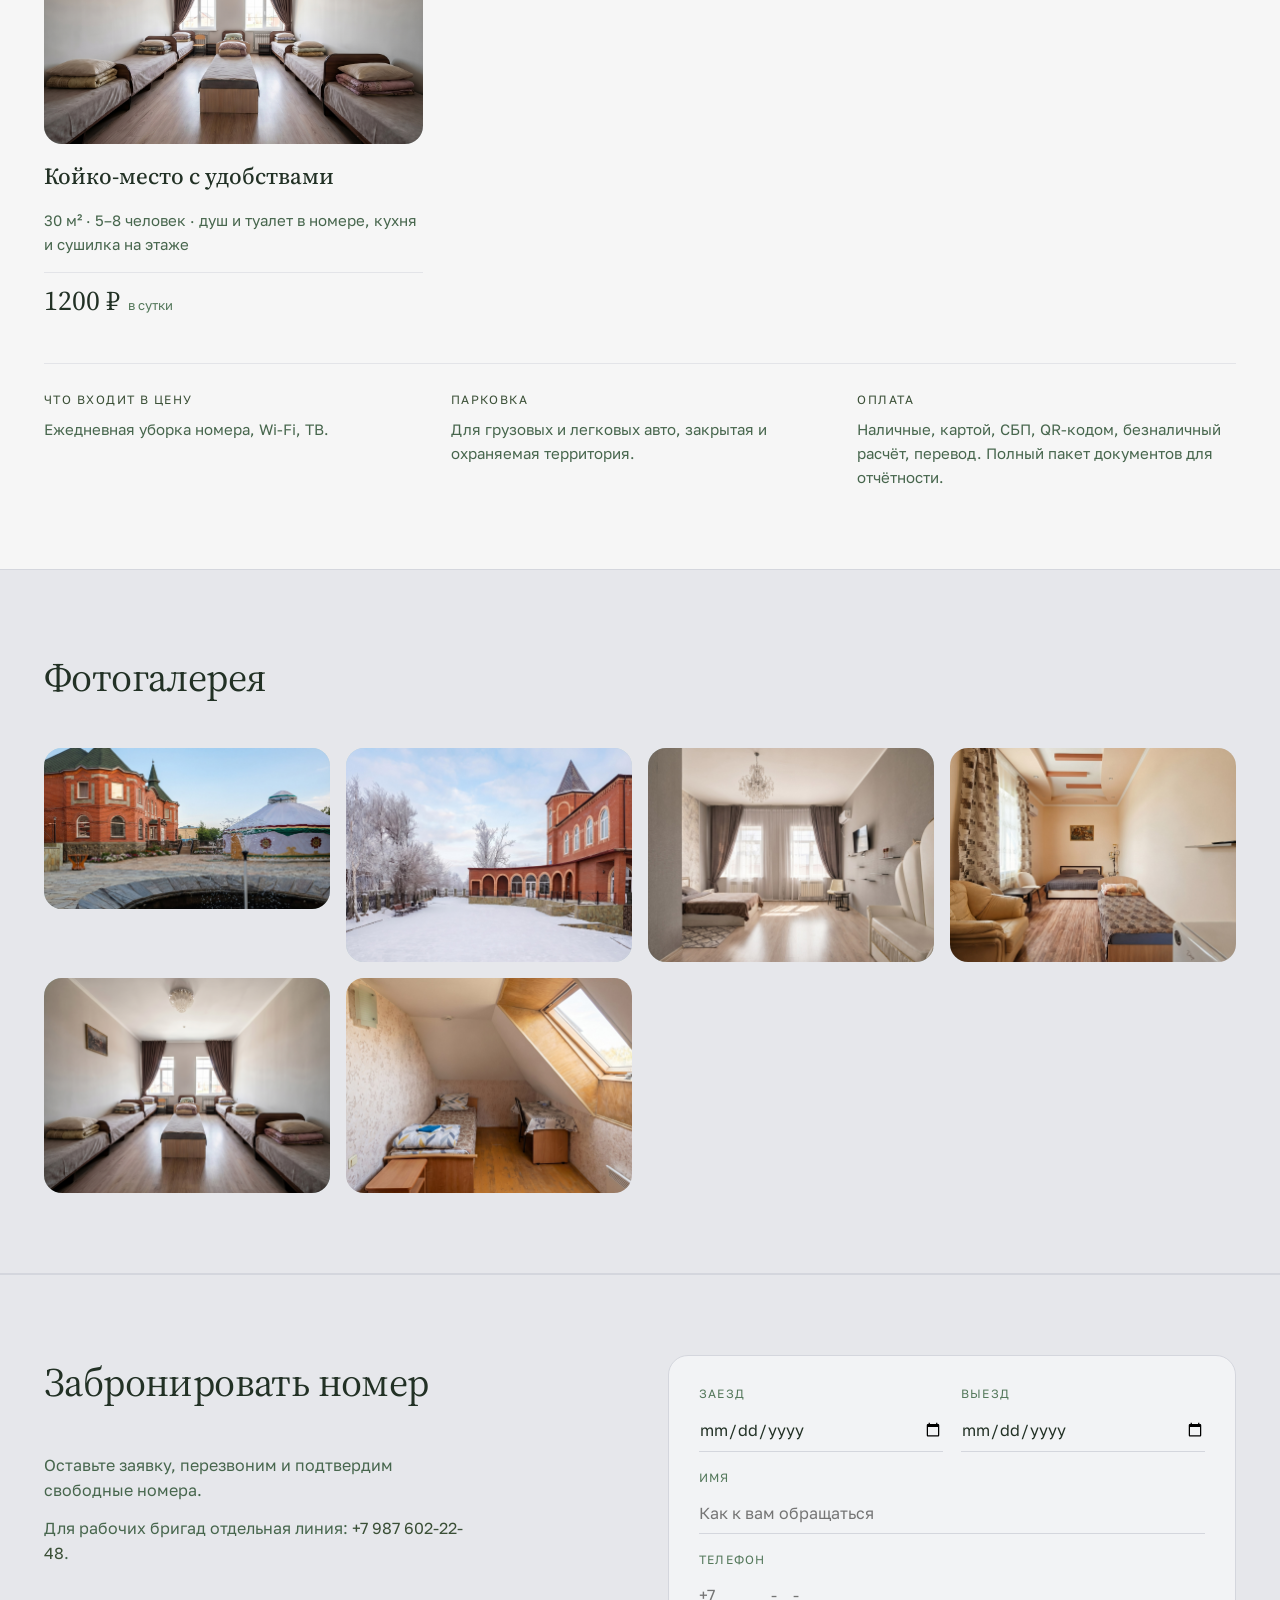
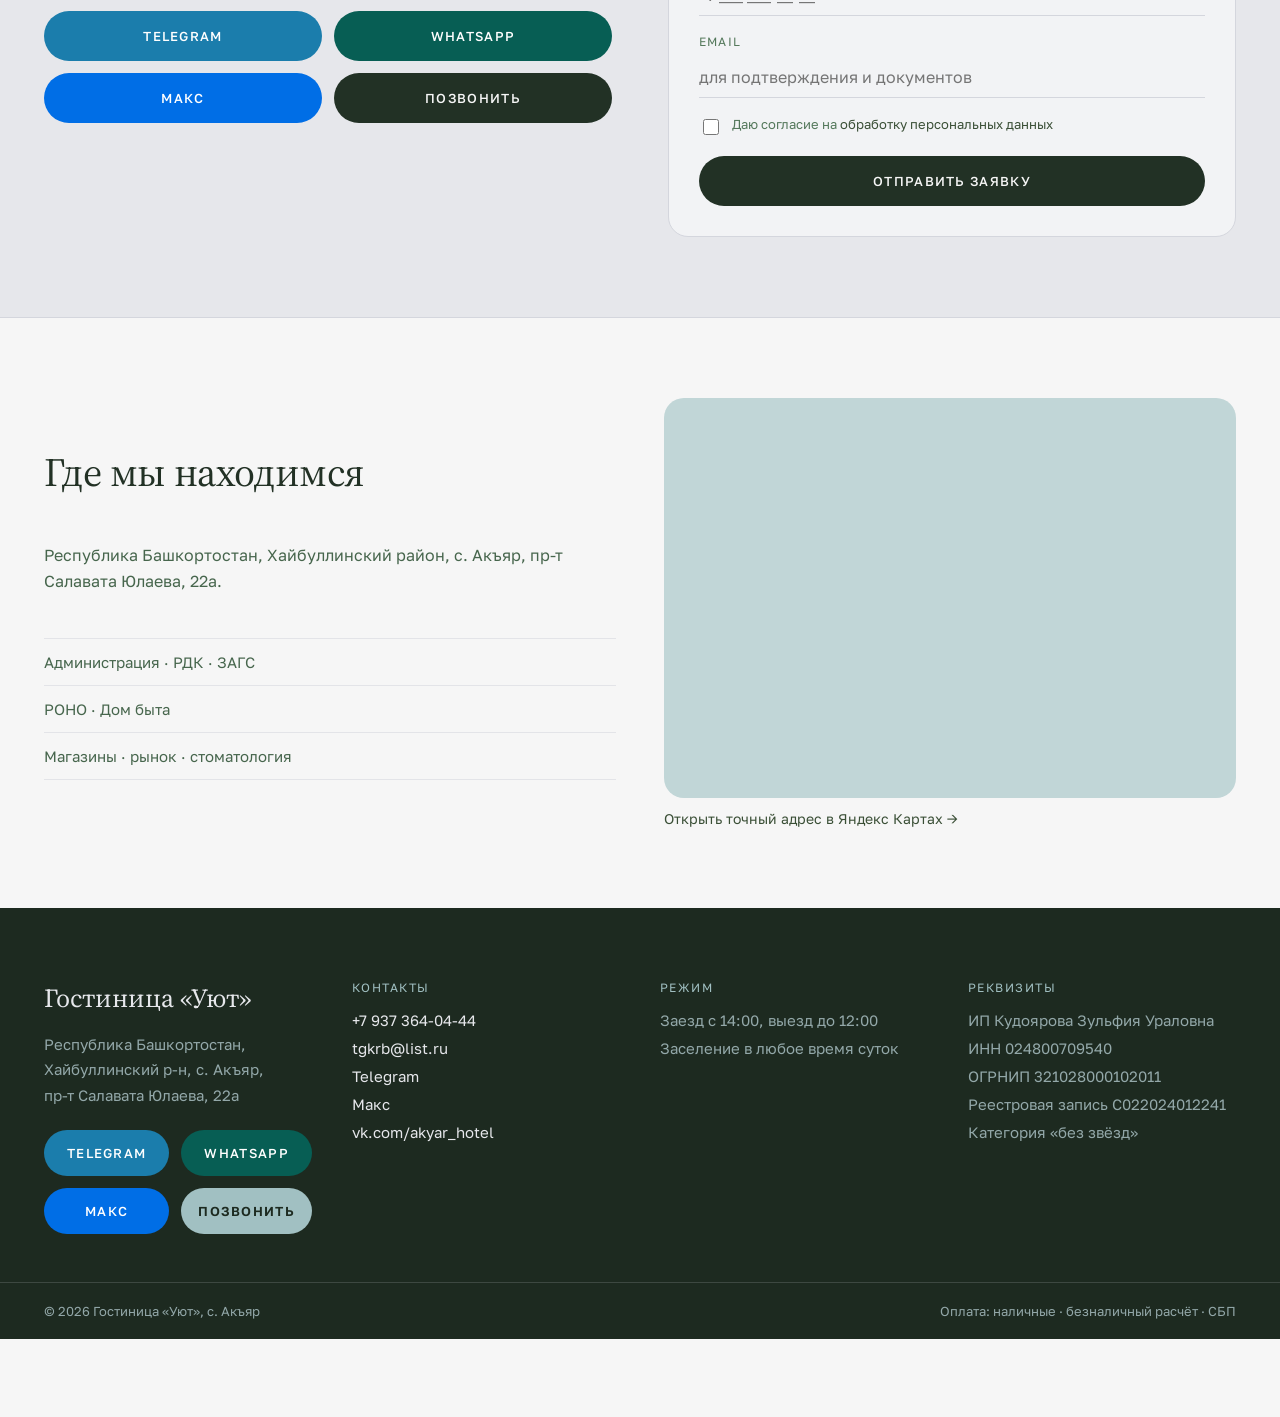
==== commit e522aad8: "Wire up uploaded favicon and real room photos - Add favicon.png (Bashkortostan flag, watercolor brus" ====
--- a/index.html
+++ b/index.html
@@ -9,6 +9,7 @@
 <link rel="preconnect" href="https://fonts.gstatic.com" crossorigin>
 <link href="https://fonts.googleapis.com/css2?family=Source+Serif+4:opsz,wght@8..60,400;8..60,500;8..60,600&family=Lora:wght@400;500;600&family=Golos+Text:wght@400;500;600&display=swap" rel="stylesheet">
 <link rel="stylesheet" href="css/style.css">
+<link rel="icon" type="image/png" href="images/favicon.png">
 </head>
 <body>
 
@@ -124,14 +125,14 @@
       </article>
 
       <article class="room-card">
-        <div class="room-photo"><img src="images/lux.jpg" alt="Стандарт двухместный с ванной"></div>
+        <div class="room-photo"><img src="images/standart-vanna-new.jpg" alt="Стандарт двухместный с ванной"></div>
         <h3>Стандарт двухместный (ванна)</h3>
         <p class="room-meta">30 м² · 2+1 человека · ванна и туалет в номере</p>
         <div class="room-price"><span class="price">3500 ₽</span><span class="unit">в сутки</span></div>
       </article>
 
       <article class="room-card">
-        <div class="room-photo"><img src="images/standart-econom.jpg" alt="Стандарт двухместный эконом"></div>
+        <div class="room-photo"><img src="images/standart-econom-new.jpg" alt="Стандарт двухместный эконом"></div>
         <h3>Стандарт двухместный эконом</h3>
         <p class="room-meta">30 м² · 2 человека · туалет в номере</p>
         <div class="room-price"><span class="price">2500 ₽</span><span class="unit">в сутки</span></div>
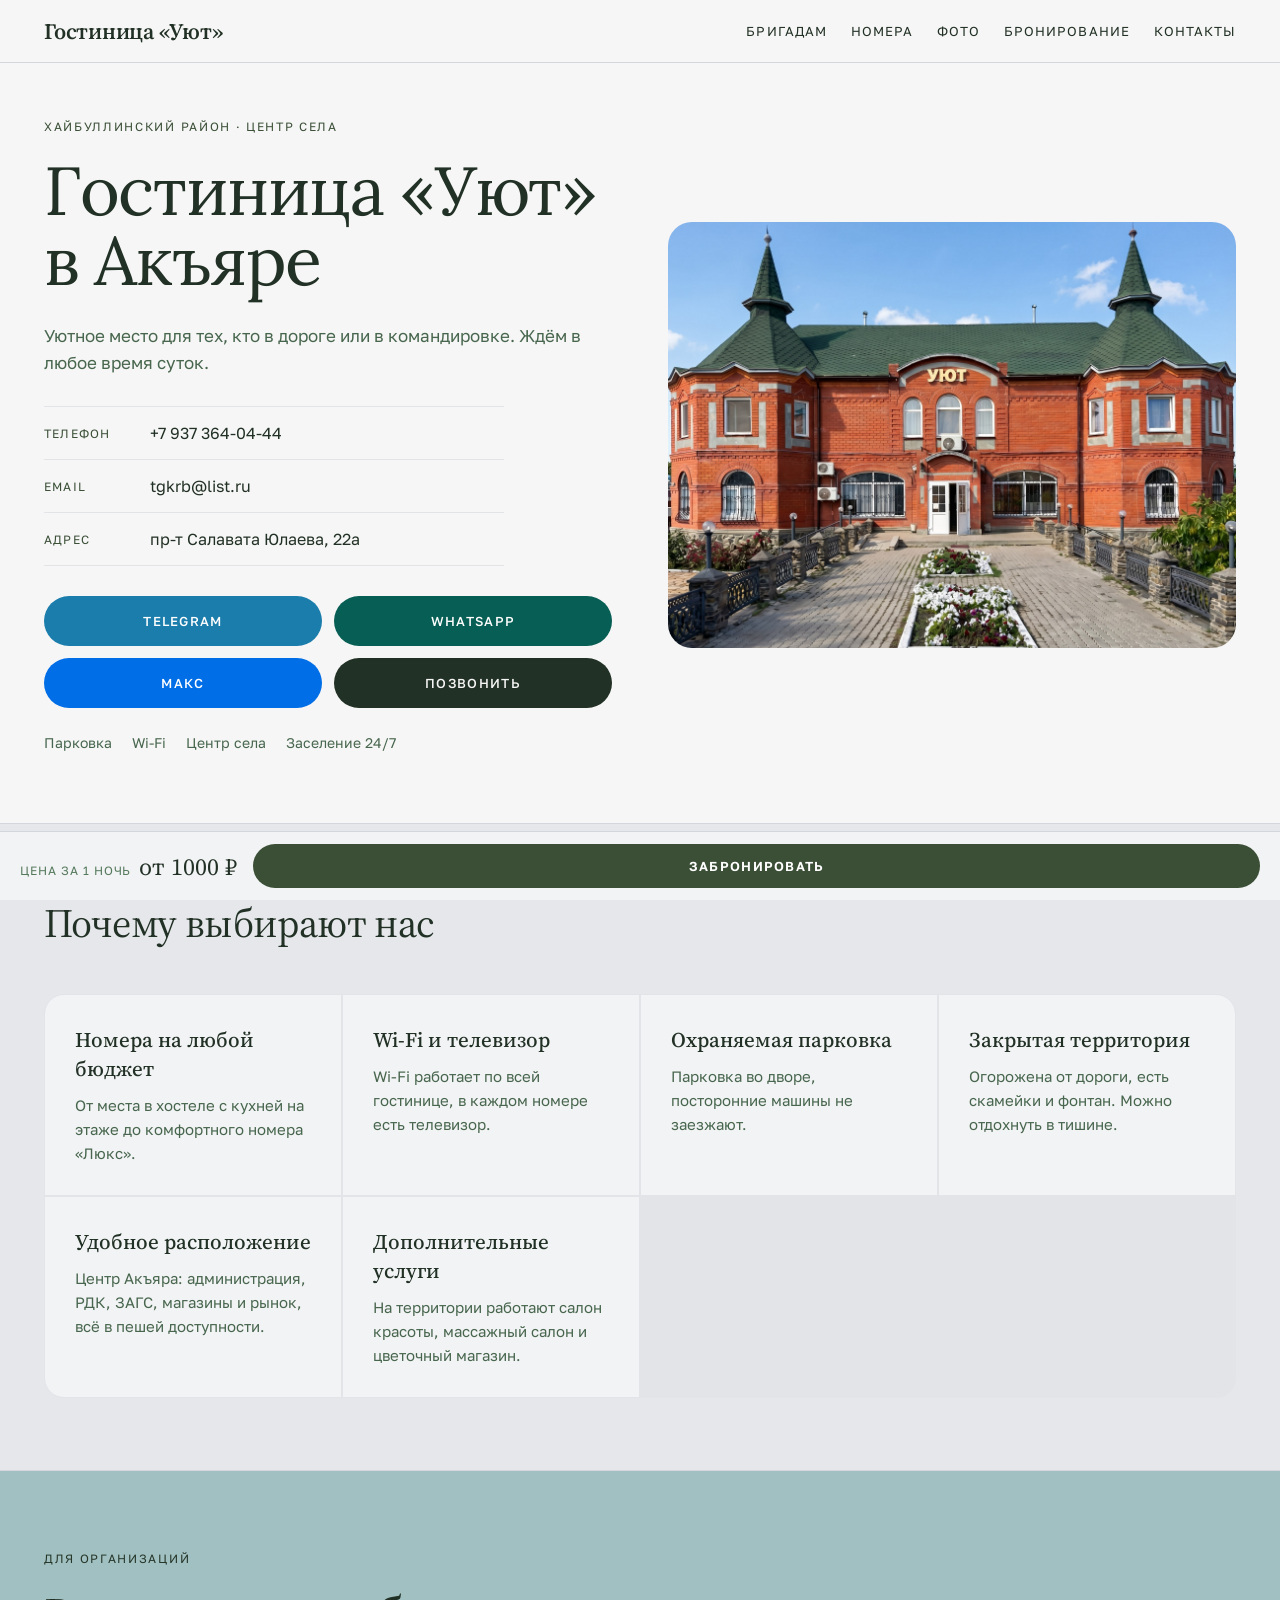
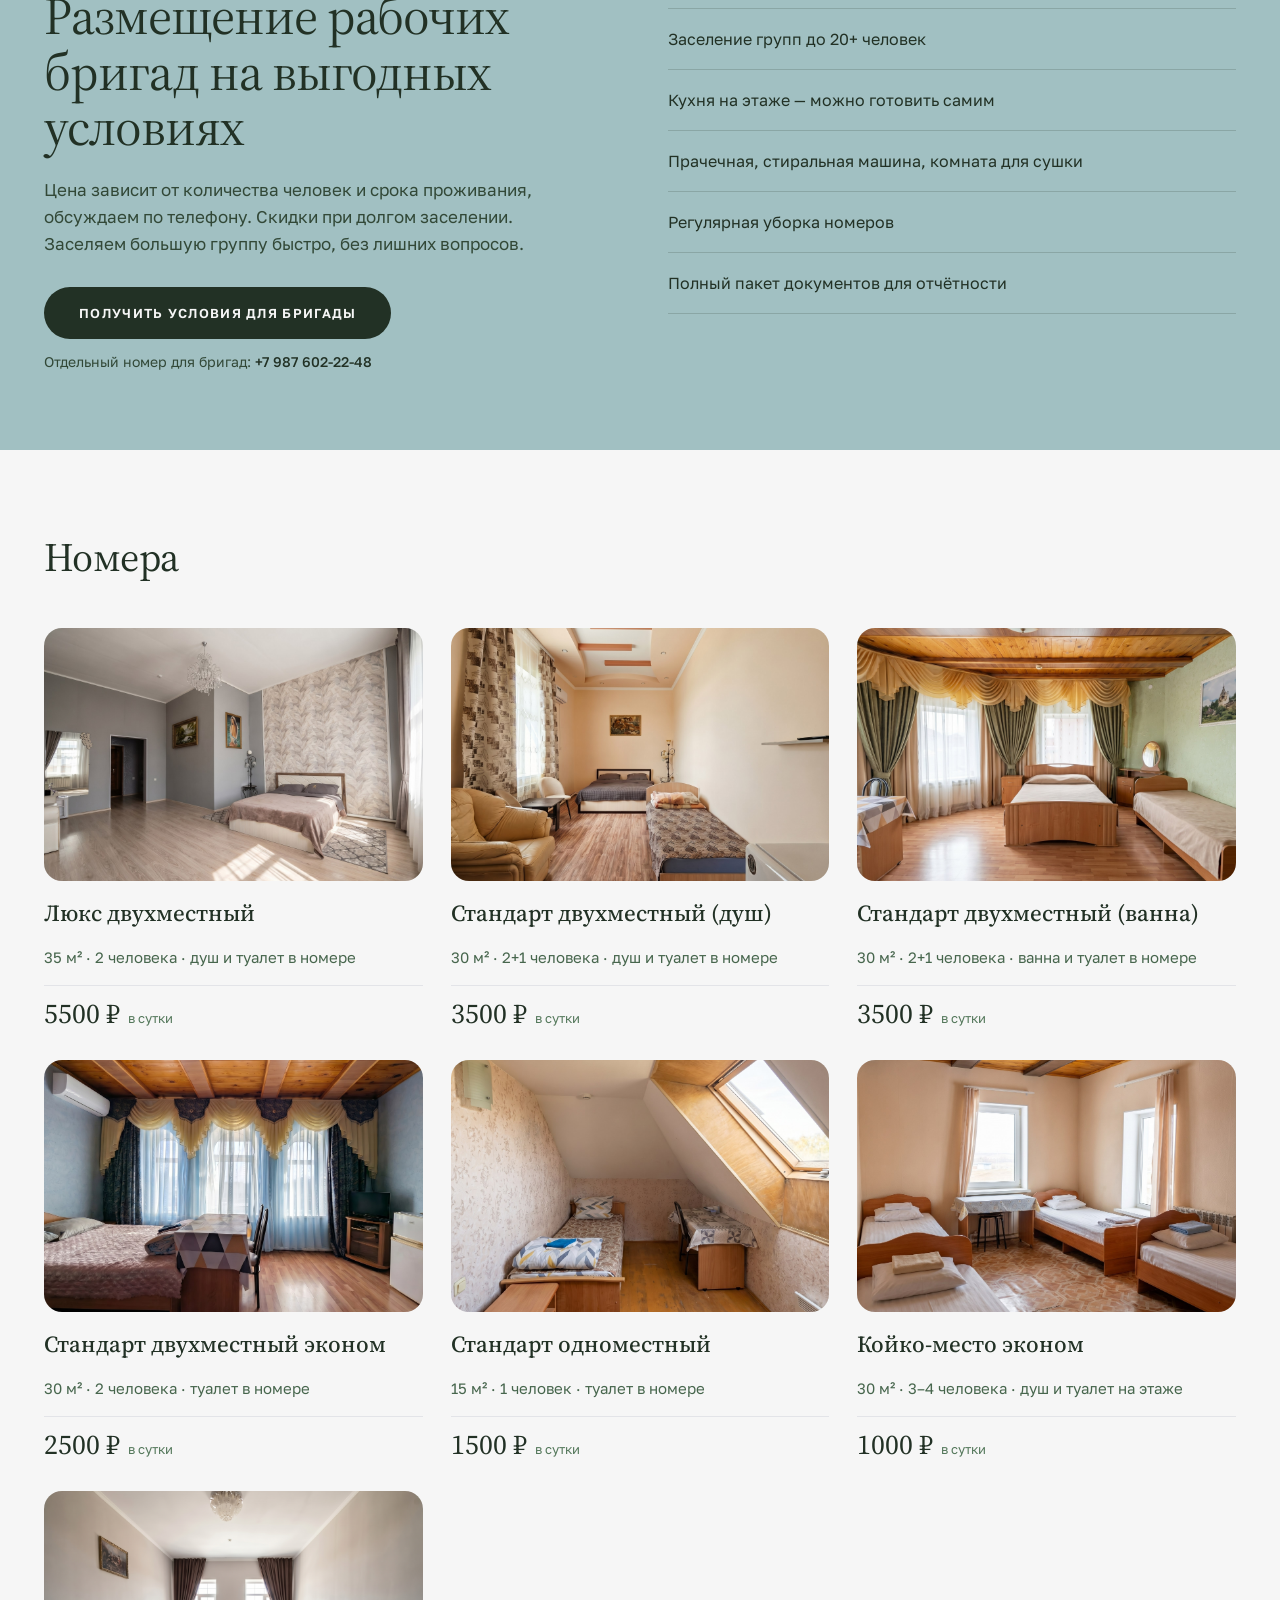
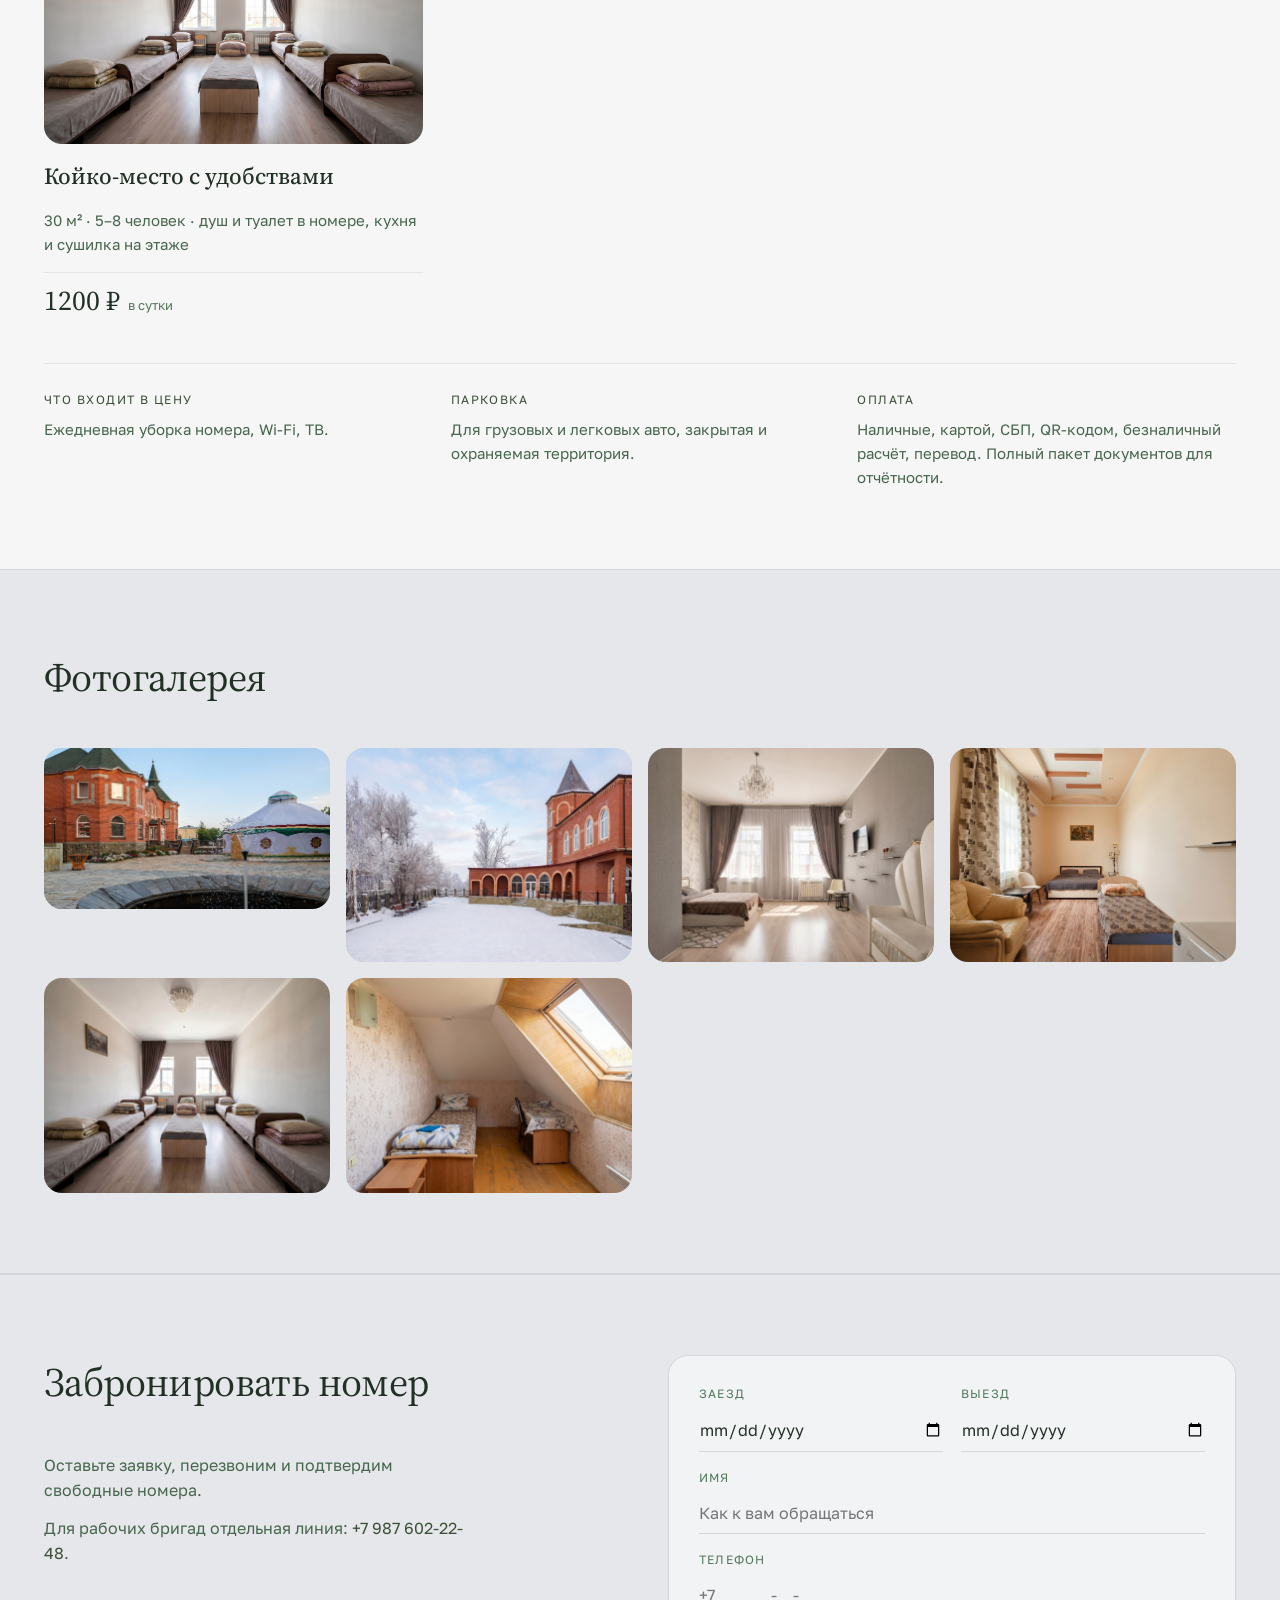
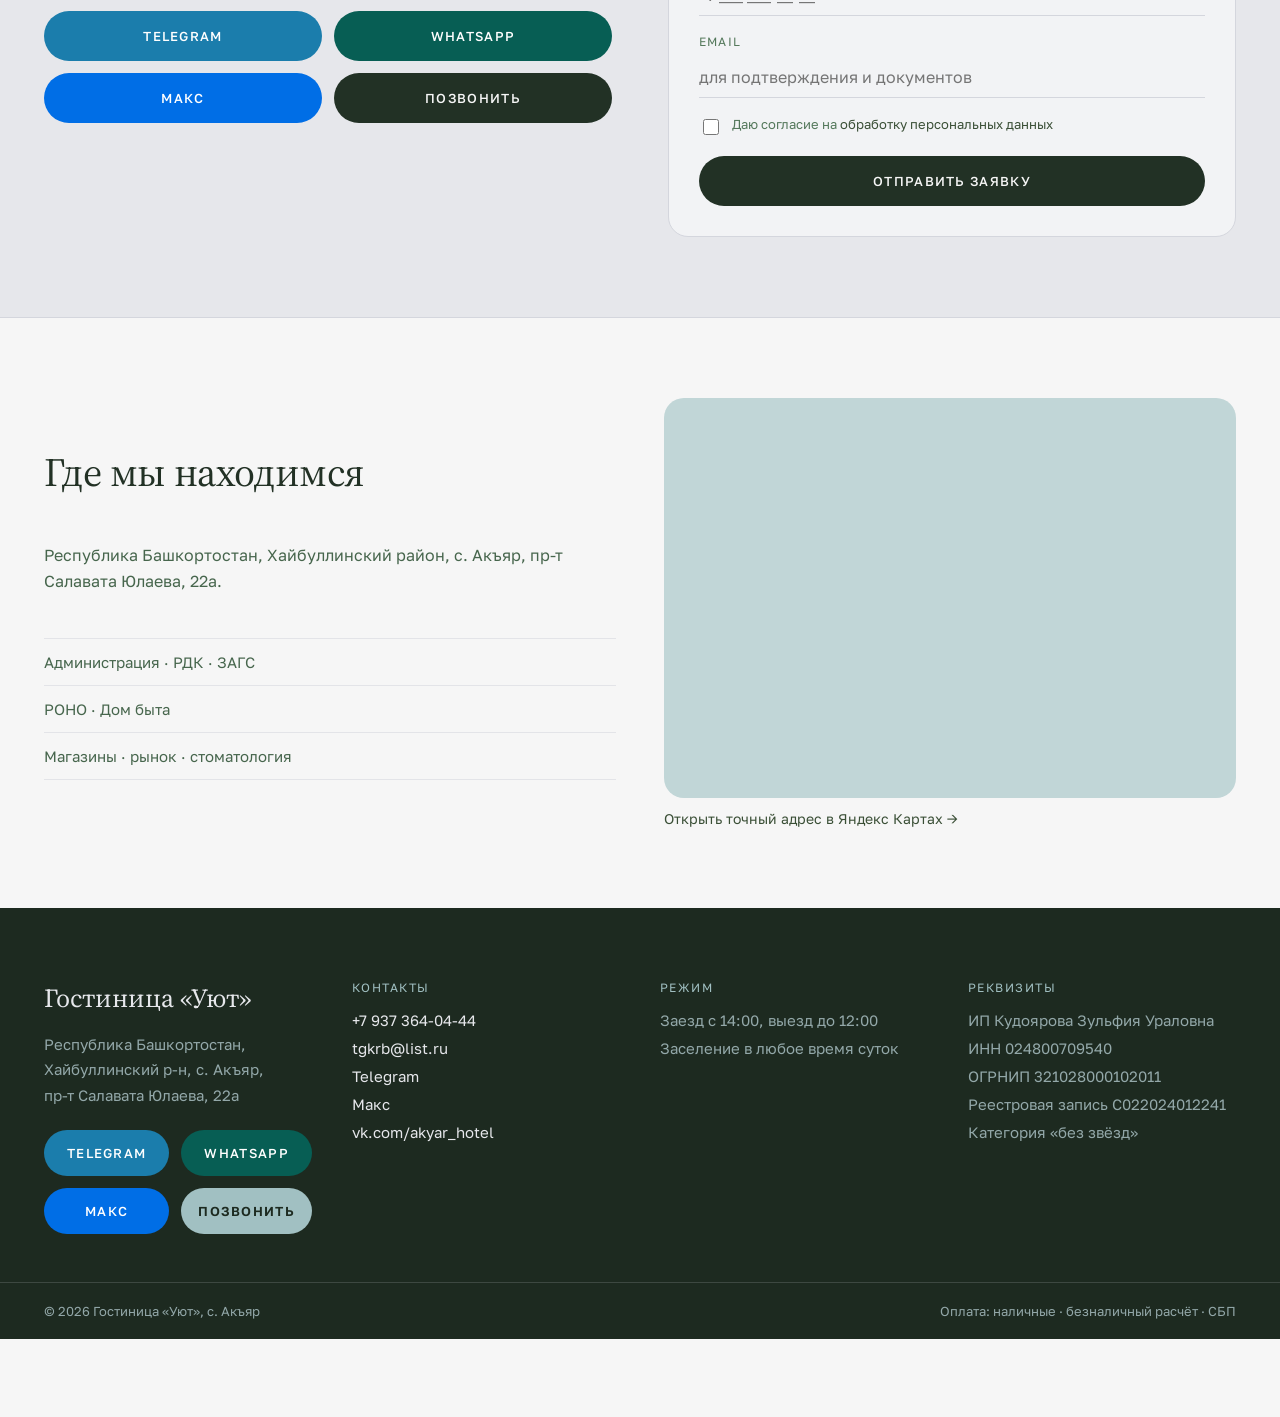
==== commit 53cd68a5: "Block Chrome's auto-translate prompt on the site Add <meta name="google" content="notranslate"> so v" ====
--- a/index.html
+++ b/index.html
@@ -3,6 +3,7 @@
 <head>
 <meta charset="utf-8">
 <meta name="viewport" content="width=device-width, initial-scale=1">
+<meta name="google" content="notranslate">
 <title>Гостиница «Уют» в Акъяре — номера от 1000 ₽/сутки</title>
 <meta name="description" content="Гостиница «Уют» в с. Акъяр, Хайбуллинский район. 16 номеров, 47 мест, заселение в любое время суток. Для командировочных и всех, кто едет через Акъяр — и отдельно для рабочих бригад. От 1000 ₽ в сутки.">
 <link rel="preconnect" href="https://fonts.googleapis.com">
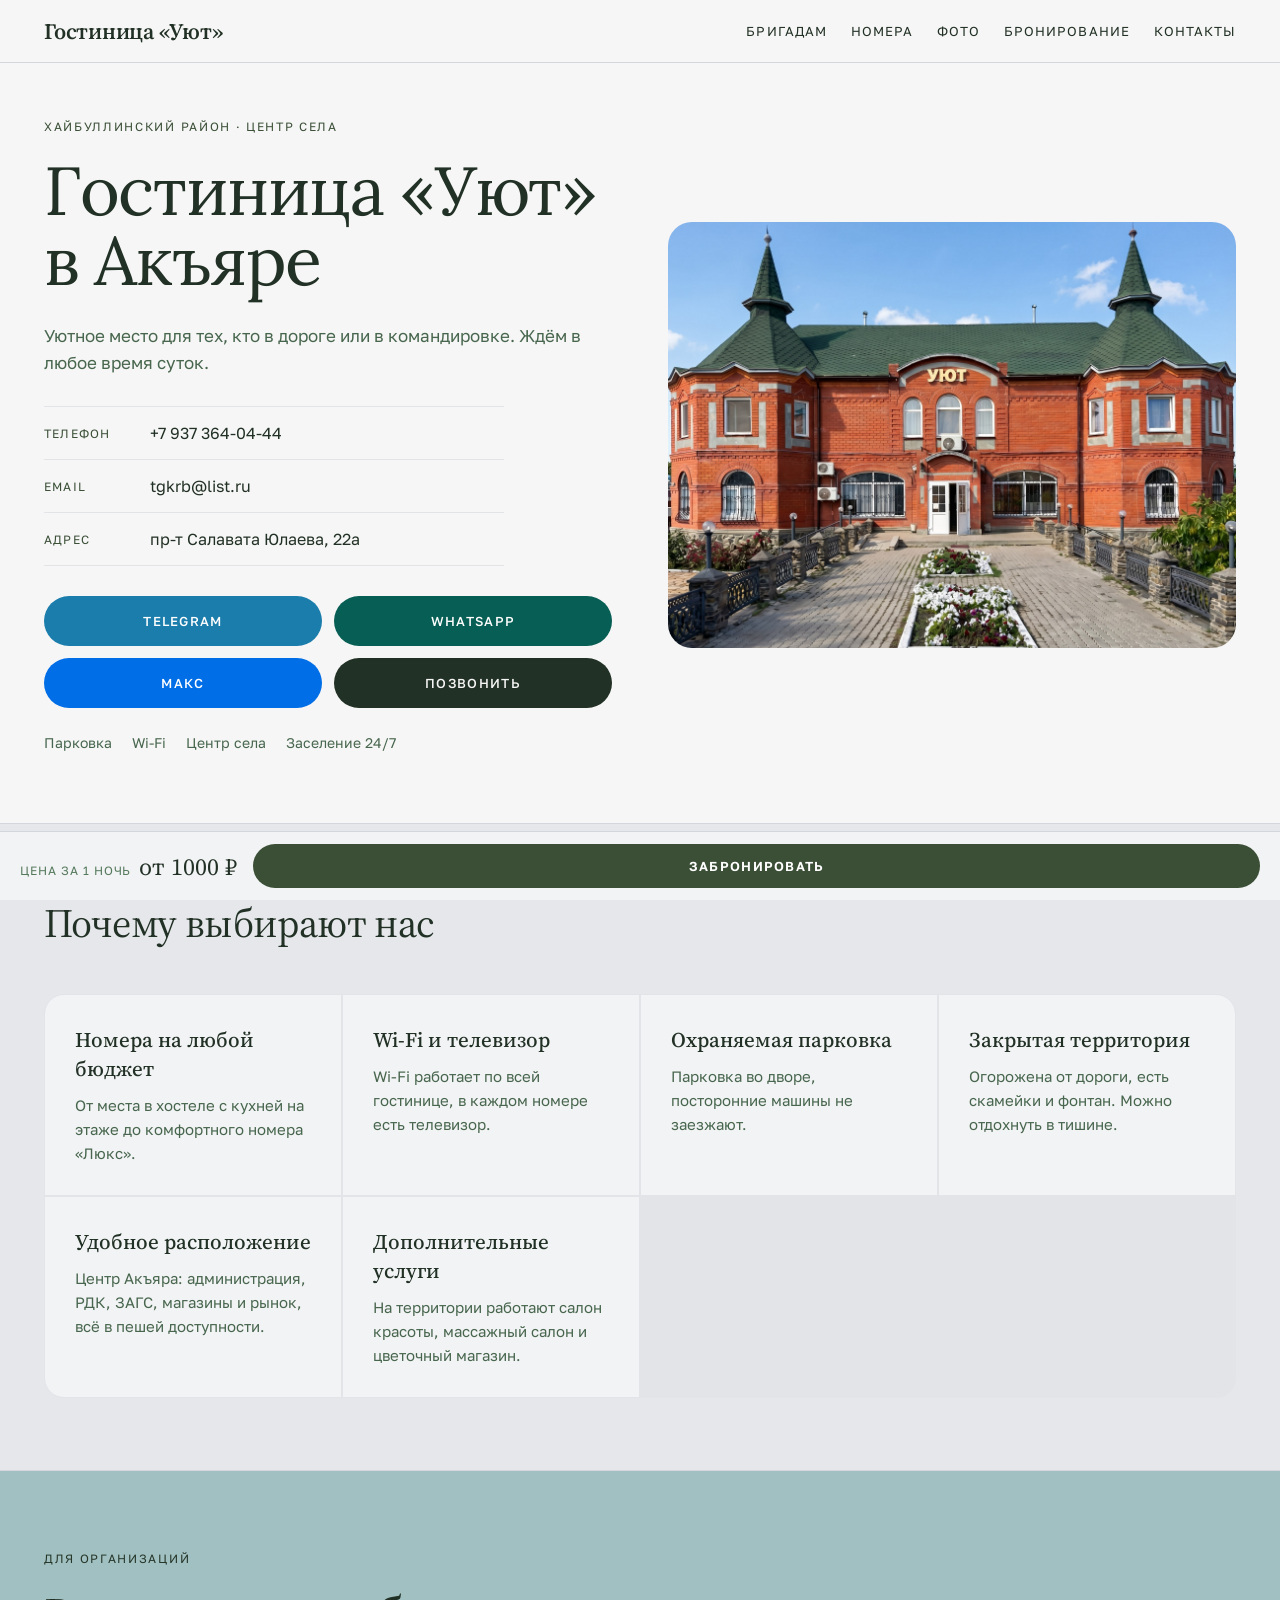
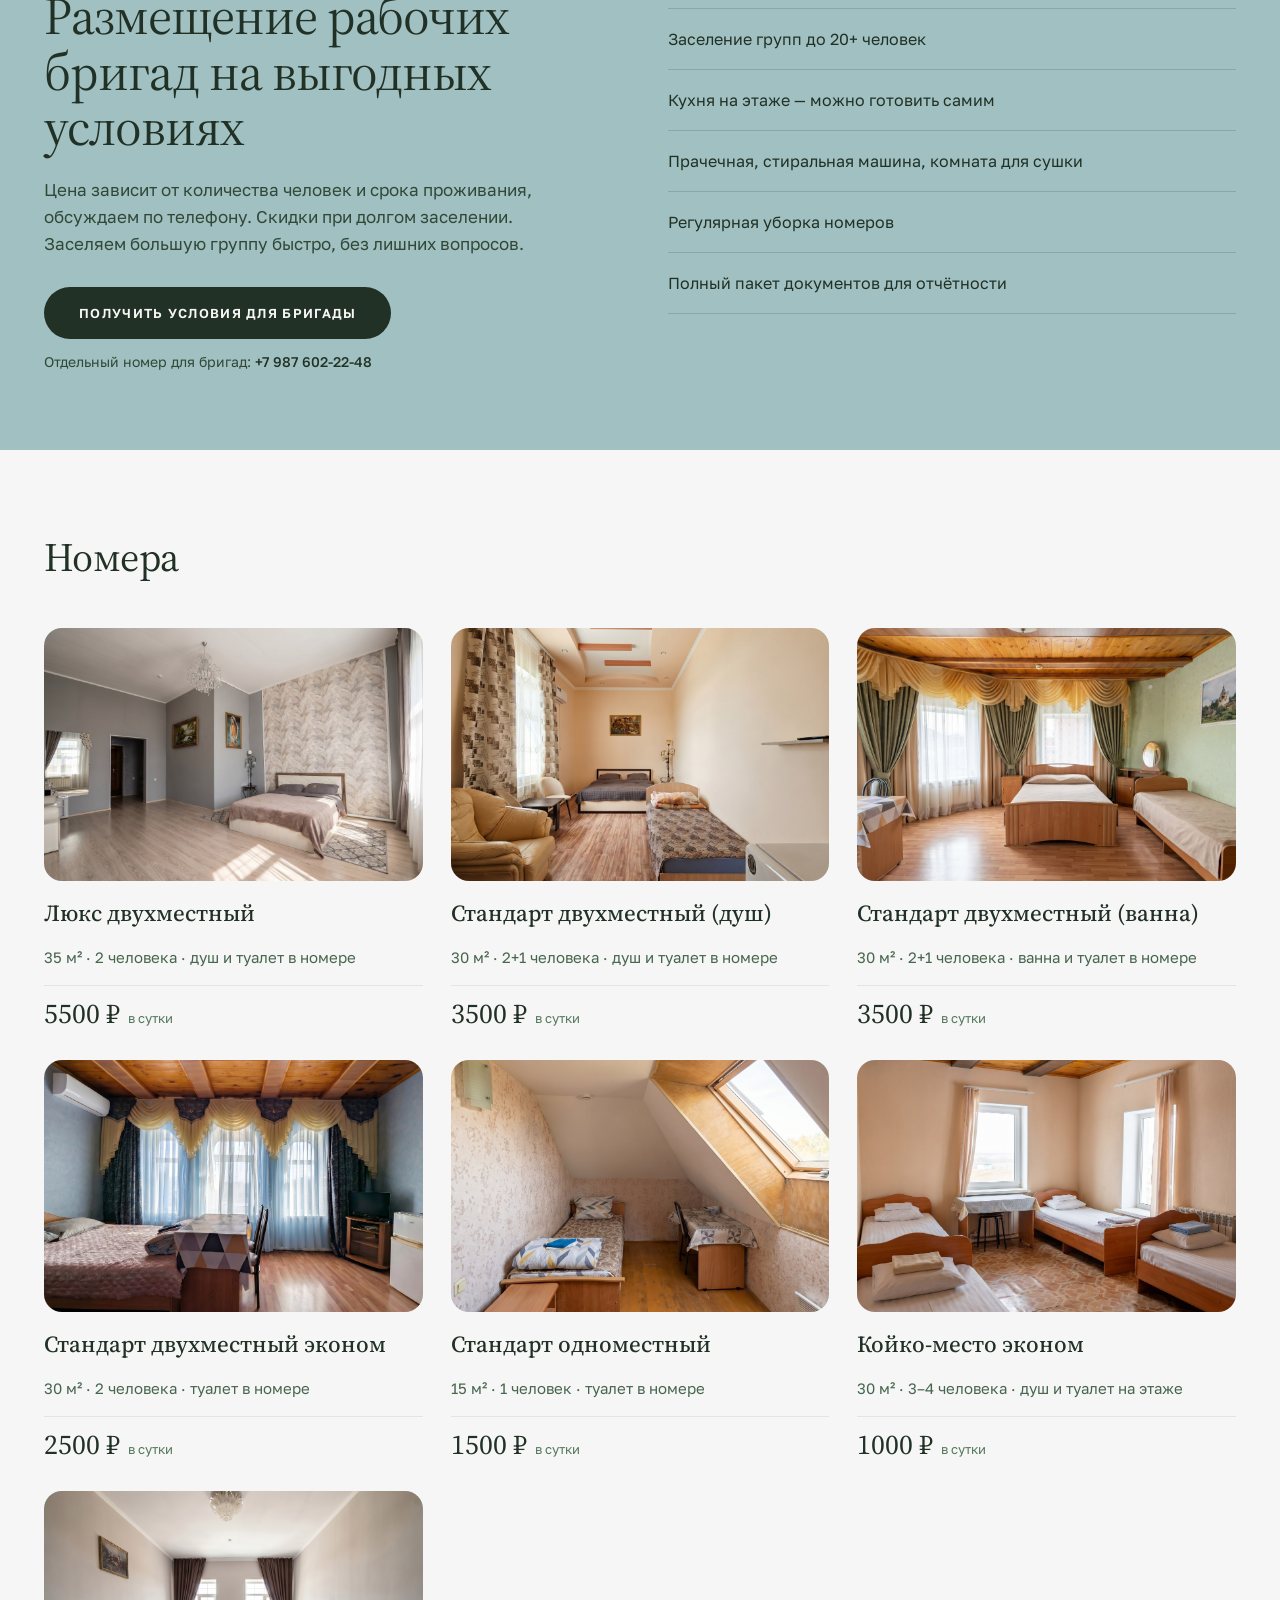
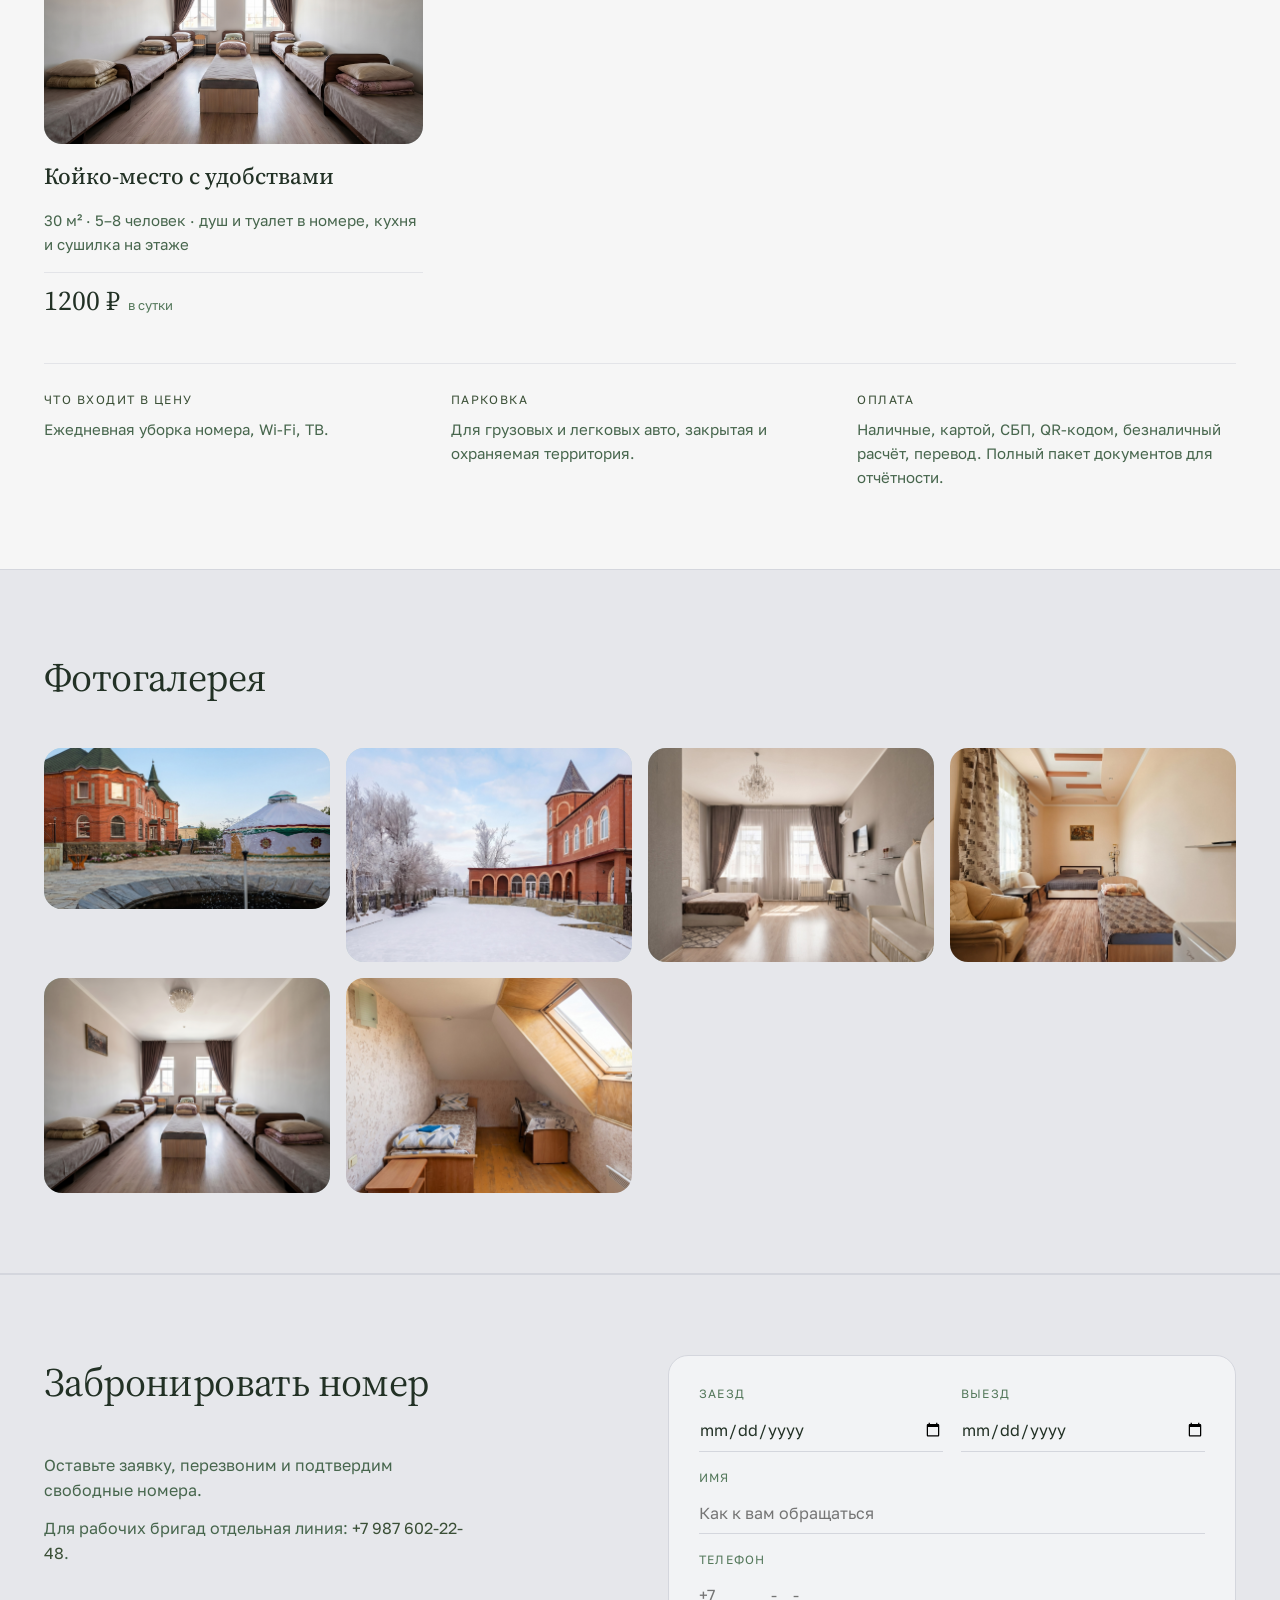
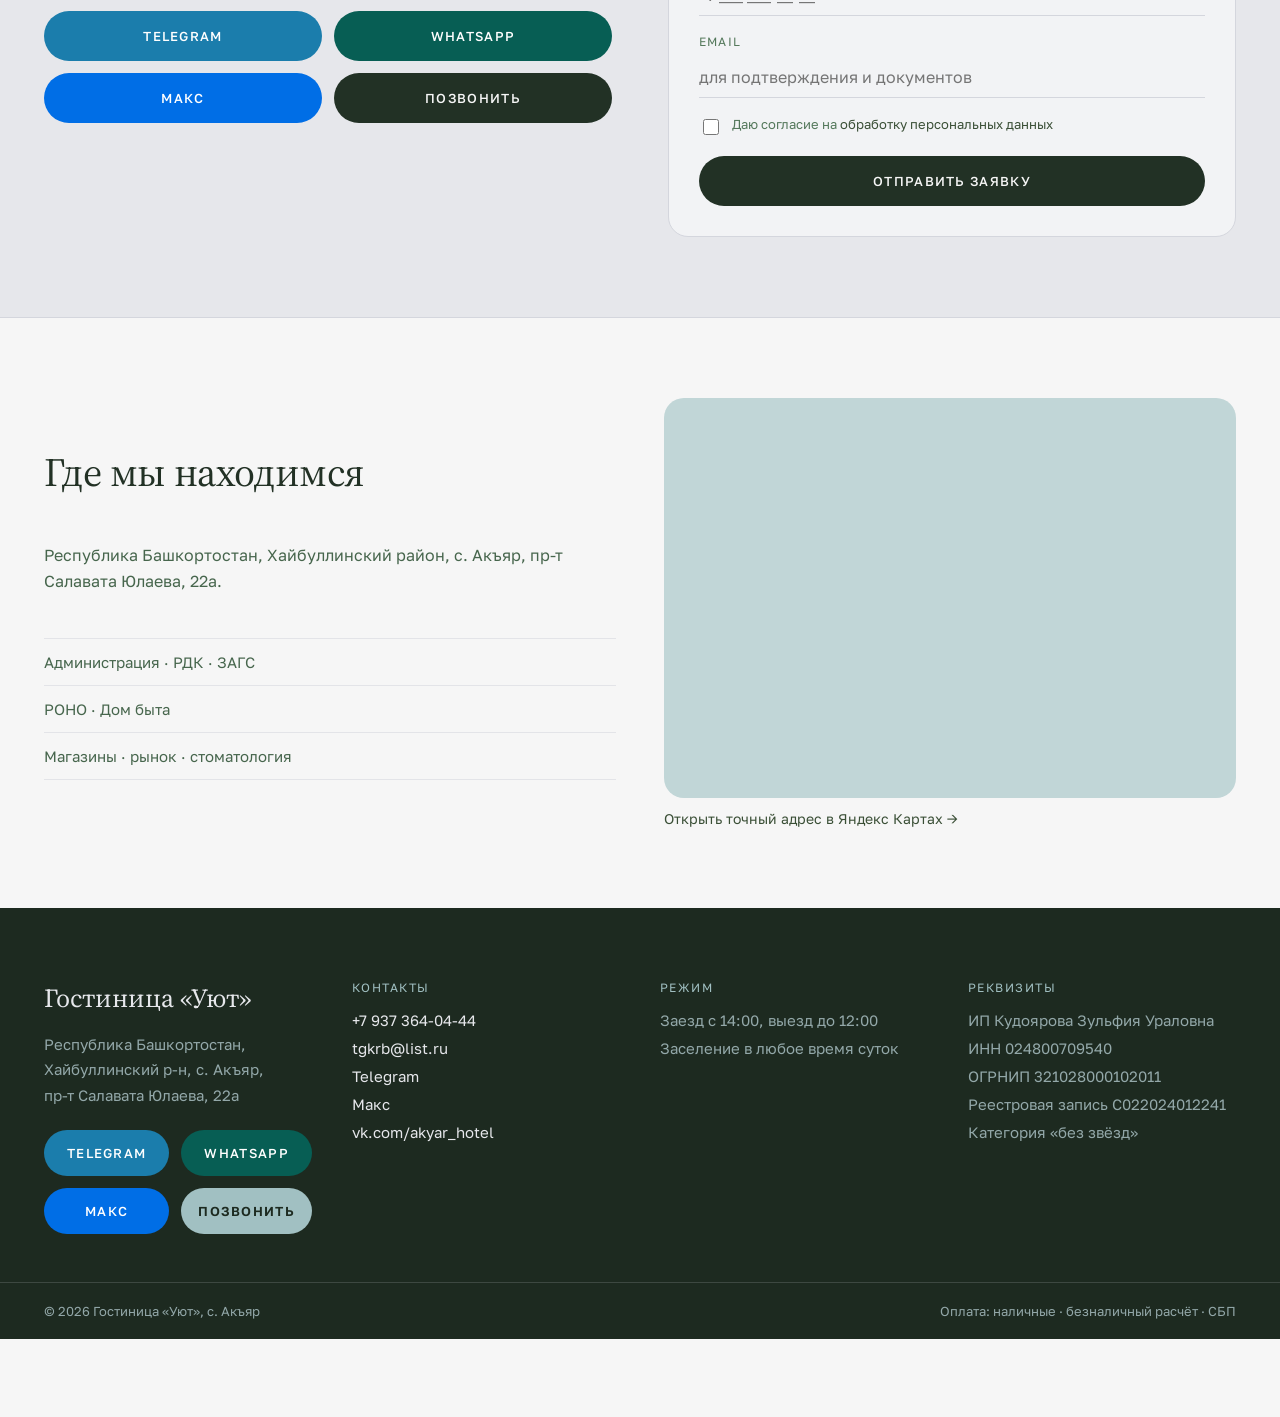
==== commit 0f47f521: "Add Yandex.Metrika (counter 112568797) with click/booking goals - Install the counter snippet on ind" ====
--- a/index.html
+++ b/index.html
@@ -4,6 +4,18 @@
 <meta charset="utf-8">
 <meta name="viewport" content="width=device-width, initial-scale=1">
 <meta name="google" content="notranslate">
+<!-- Yandex.Metrika counter -->
+<script type="text/javascript">
+    (function(m,e,t,r,i,k,a){
+        m[i]=m[i]||function(){(m[i].a=m[i].a||[]).push(arguments)};
+        m[i].l=1*new Date();
+        for (var j = 0; j < document.scripts.length; j++) {if (document.scripts[j].src === r) { return; }}
+        k=e.createElement(t),a=e.getElementsByTagName(t)[0],k.async=1,k.src=r,a.parentNode.insertBefore(k,a)
+    })(window, document,'script','https://mc.yandex.ru/metrika/tag.js?id=112568797', 'ym');
+
+    ym(112568797, 'init', {ssr:true, webvisor:true, clickmap:true, ecommerce:"dataLayer", referrer: document.referrer, url: location.href, accurateTrackBounce:true, trackLinks:true});
+</script>
+<!-- /Yandex.Metrika counter -->
 <title>Гостиница «Уют» в Акъяре — номера от 1000 ₽/сутки</title>
 <meta name="description" content="Гостиница «Уют» в с. Акъяр, Хайбуллинский район. 16 номеров, 47 мест, заселение в любое время суток. Для командировочных и всех, кто едет через Акъяр — и отдельно для рабочих бригад. От 1000 ₽ в сутки.">
 <link rel="preconnect" href="https://fonts.googleapis.com">
@@ -13,6 +25,7 @@
 <link rel="icon" type="image/png" href="images/favicon.png">
 </head>
 <body>
+<noscript><div><img src="https://mc.yandex.ru/watch/112568797" style="position:absolute; left:-9999px;" alt="" /></div></noscript>
 
 <header class="site-header">
   <div class="wrap">
